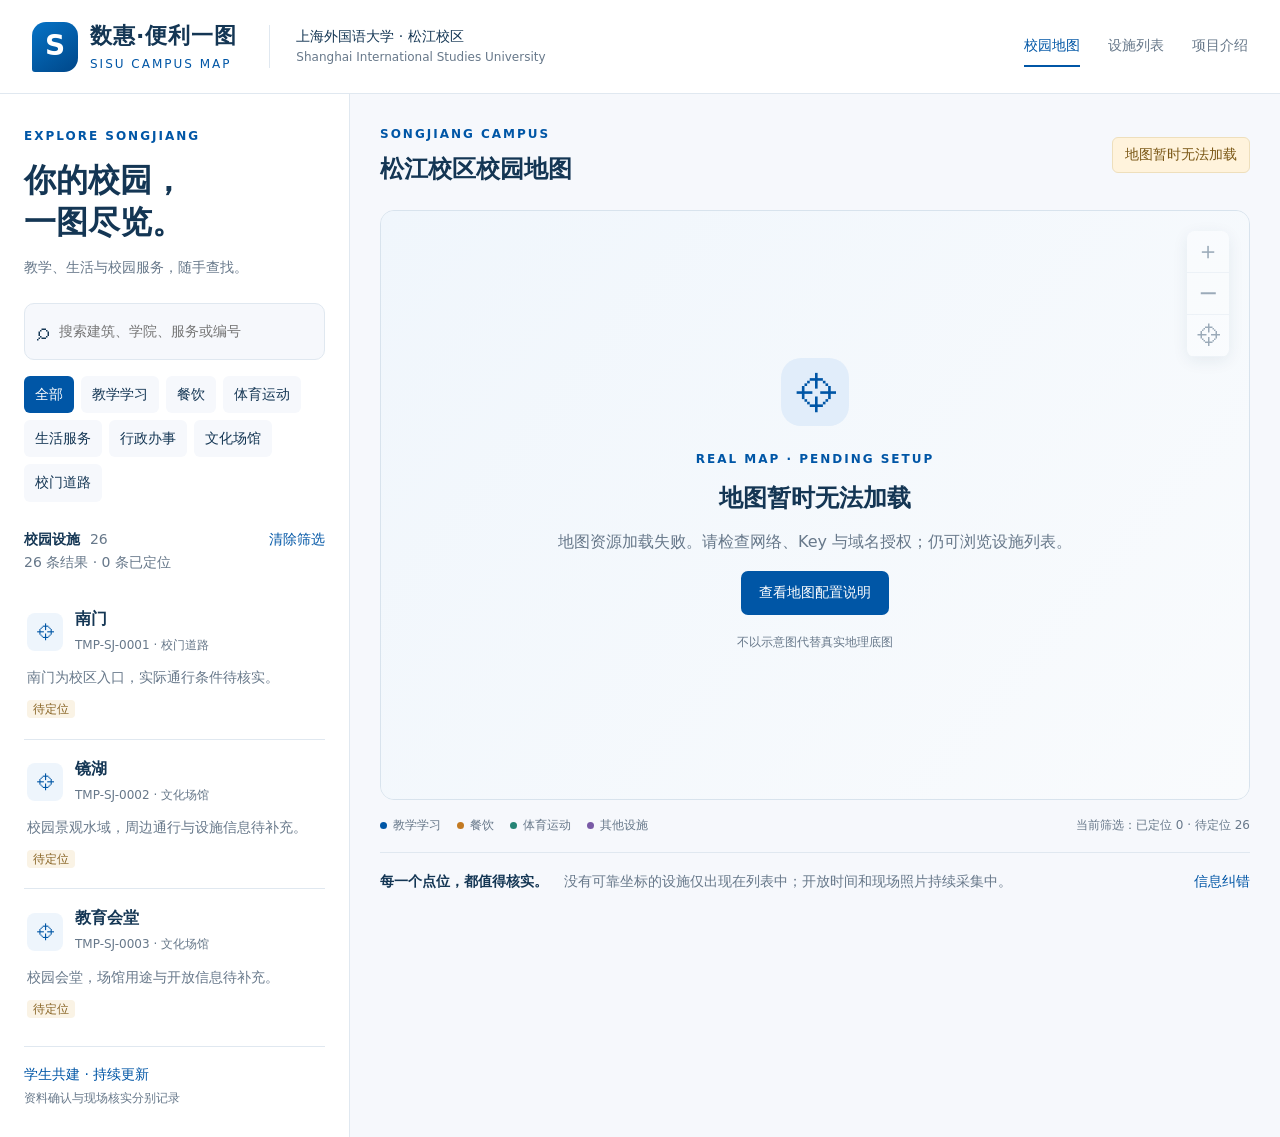
==== index.html @ c5995432 "Add files via upload" ====
<!doctype html><html lang="zh-CN"><head><meta charset="utf-8"><meta name="viewport" content="width=device-width,initial-scale=1"><title>校园地图 · 数惠·便利一图</title><meta name="description" content="上海外国语大学松江校区学生共建校园便民地图"><link rel="icon" href="assets/brand/favicon.svg" type="image/svg+xml"><link rel="stylesheet" href="css/styles.css"></head><body><header><a class="brand" href="index.html"><span class="brandmark">S</span><span><b>数惠·便利一图</b><small>SISU CAMPUS MAP</small></span></a><div class="school">上海外国语大学 · 松江校区<small>Shanghai International Studies University</small></div><nav aria-label="主导航"><a class="active" href="index.html">校园地图</a><a href="#facilities" id="list-nav">设施列表</a><a href="about.html">项目介绍</a></nav></header><main class="workspace"><aside id="facilities"><div class="aside-intro"><span class="eyebrow">EXPLORE SONGJIANG</span><h1>你的校园，<br>一图尽览。</h1><p>教学、生活与校园服务，随手查找。</p></div><label class="search"><span aria-hidden="true">⌕</span><input id="search" type="search" placeholder="搜索建筑、学院、服务或编号" aria-label="搜索建筑、学院、服务或编号"></label><div class="categories" id="categories" aria-label="设施分类"></div><div class="result-heading"><b>校园设施 <span id="result-count">—</span></b><button class="text-button" id="clear">清除筛选</button></div><p id="result-state" class="muted" aria-live="polite">正在读取校园资料…</p><div id="results" class="results"></div><div class="aside-foot">学生共建 · 持续更新<br><span>资料确认与现场核实分别记录</span></div></aside><section class="map-section" aria-label="校园地图工作区"><div class="map-top"><div><span class="eyebrow">SONGJIANG CAMPUS</span><h2>松江校区校园地图</h2></div><span class="tag" id="map-status">地图待配置</span></div><div class="map-frame"><div id="map" role="region" aria-label="腾讯校园地图"></div><div id="map-notice" class="map-notice"><span class="notice-icon" aria-hidden="true">⌖</span><span class="eyebrow">REAL MAP · PENDING SETUP</span><h2>真实校园地图，等待接入</h2><p>尚未配置腾讯地图 Key。<br>设施列表与建筑详情仍可正常浏览。</p><a class="button" href="about.html#map-setup">查看地图配置说明</a><p class="notice-note">不以示意图代替真实地理底图</p></div><div class="map-controls" aria-label="地图操作"><button id="zoom-in" aria-label="放大地图" disabled>＋</button><button id="zoom-out" aria-label="缩小地图" disabled>−</button><button id="reset-map" aria-label="返回校园全景" disabled>⌖</button></div><div id="hover-name" class="hover-name" hidden></div></div><div class="map-bottom"><div class="legend"><span><i class="blue"></i>教学学习</span><span><i class="orange"></i>餐饮</span><span><i class="green"></i>体育运动</span><span><i class="purple"></i>其他设施</span></div><p id="map-count">已定位 0 · 待定位 26</p></div><div class="map-note"><b>每一个点位，都值得核实。</b><span>没有可靠坐标的设施仅出现在列表中；开放时间和现场照片持续采集中。</span><a href="about.html#feedback">信息纠错</a></div></section></main><script type="module" src="js/map.js"></script></body></html>
---- css/styles.css ----
@charset "UTF-8";:root{--blue:#0056a6;--navy:#143654;--pale:#eef5fc;--line:#e0e8f0;--muted:#67788a;--paper:#fff;--bg:#f6f8fc}*{box-sizing:border-box}body{margin:0;font-family:"Microsoft YaHei","PingFang SC",system-ui,sans-serif;font-size:16px;line-height:1.65;color:var(--navy);background:var(--bg)}a{color:var(--blue);text-decoration:none}button,input{font:inherit}button,a.button{cursor:pointer}button{color:inherit}button:disabled{cursor:not-allowed;opacity:.4}button:focus-visible,a:focus-visible,input:focus-visible{outline:3px solid #eba841;outline-offset:3px}header{min-height:94px;padding:16px 32px;display:flex;align-items:center;gap:32px;background:white;border-bottom:1px solid var(--line)}.brand{display:flex;align-items:center;gap:12px;color:var(--navy);flex-shrink:0}.brand b{display:block;font-size:22px;letter-spacing:1px}.brand small{font-size:12px;letter-spacing:2px;display:block;color:var(--blue)}.brandmark{display:grid;place-items:center;width:46px;height:50px;border-radius:14px 14px 14px 3px;background:linear-gradient(145deg,#0673c6,#004789);color:white;font-size:28px;font-weight:700}.school{font-size:14px;padding-left:26px;border-left:1px solid var(--line)}.school small{display:block;color:var(--muted);font-size:12px}nav{margin-left:auto;display:flex;gap:28px;white-space:nowrap}nav a{font-size:14px;color:var(--muted);padding:8px 0}nav a.active{color:var(--blue);border-bottom:2px solid var(--blue)}.workspace{display:grid;grid-template-columns:350px 1fr;min-height:calc(100vh - 94px)}aside{background:#fff;border-right:1px solid var(--line);padding:28px 24px;display:flex;flex-direction:column}.eyebrow{font-size:12px;letter-spacing:2px;font-weight:700;color:var(--blue)}h1,h2,h3,p{margin-top:0}.aside-intro h1{font-size:32px;line-height:1.3;margin:12px 0}.aside-intro p{font-size:14px;color:var(--muted);margin-bottom:24px}.search{display:flex;gap:8px;background:var(--bg);border:1px solid var(--line);padding:8px 12px;border-radius:10px;align-items:center}.search span{font-size:24px}.search input{border:0;background:none;width:100%;min-width:0;font-size:14px;outline-offset:6px}.categories{display:flex;gap:7px;flex-wrap:wrap;margin:16px 0 26px}.categories button{border:1px solid transparent;background:var(--bg);font-size:14px;border-radius:6px;padding:6px 10px}.categories button[aria-pressed=true]{background:var(--blue);color:#fff}.result-heading{display:flex;justify-content:space-between;align-items:center;font-size:14px}.result-heading span{font-weight:400;color:var(--muted);margin-left:5px}.text-button{border:0;background:none;color:var(--blue);padding:0;font-size:14px}.muted{color:var(--muted);font-size:14px}.results{max-height:48vh;overflow-y:auto;margin-top:2px}.facility{display:block;padding:17px 3px;border-bottom:1px solid var(--line);color:var(--navy)}.facility:hover{background:var(--pale)}.facility-top{display:flex;gap:12px;align-items:center}.facility-icon{width:36px;height:38px;border-radius:8px;background:var(--pale);color:var(--blue);display:grid;place-items:center;flex-shrink:0;font-size:18px}.facility h3{font-size:16px;margin:0;line-height:1.5}.facility .id{font-size:12px;color:var(--muted)}.facility p{font-size:14px;color:var(--muted);margin:9px 0 6px}.facility .status{font-size:12px;color:#876323;background:#faf3e5;padding:2px 6px;border-radius:4px}.aside-foot{font-size:14px;margin-top:24px;padding-top:16px;color:var(--blue);border-top:1px solid var(--line)}.aside-foot span{font-size:12px;color:var(--muted)}.map-section{padding:26px 30px;min-width:0}.map-top{display:flex;align-items:center;justify-content:space-between;gap:16px;margin-bottom:20px}.map-top h2{font-size:24px;margin:4px 0 0}.tag{font-size:14px;background:#fff3dc;color:#7a5715;border:1px solid #eedfbc;padding:5px 12px;border-radius:6px;white-space:nowrap}.map-frame{height:calc(100vh - 310px);min-height:420px;position:relative;background:#edf2f7;border:1px solid #d8e3ed;border-radius:14px;overflow:hidden}#map{position:absolute;inset:0}.map-notice{position:absolute;inset:0;display:flex;flex-direction:column;align-items:center;justify-content:center;text-align:center;padding:32px;background:linear-gradient(130deg,#f0f6fc,#f9fbfd)}.map-notice[hidden]{display:none}.notice-icon{width:68px;height:68px;background:#e1edfa;border-radius:20px;color:var(--blue);font-size:42px;margin-bottom:24px}.map-notice h2{font-size:24px;margin:10px 0}.map-notice p{color:var(--muted);font-size:16px}.button{display:inline-block;background:var(--blue);color:white;border:0;border-radius:7px;padding:10px 18px;font-size:14px}.button.secondary{background:#edf4fb;color:var(--blue)}.notice-note{font-size:12px!important;margin:18px 0 0}.map-controls{position:absolute;right:20px;top:20px;display:flex;flex-direction:column;box-shadow:0 4px 16px #193b5714;border-radius:8px;overflow:hidden}.map-controls button{border:0;border-bottom:1px solid var(--line);background:white;width:42px;height:42px;font-size:24px}.map-bottom{display:flex;align-items:center;justify-content:space-between;gap:12px;padding:16px 0;color:var(--muted);font-size:12px}.map-bottom p{margin:0}.legend{display:flex;gap:16px;flex-wrap:wrap}.legend i{width:7px;height:7px;display:inline-block;border-radius:50%;margin-right:6px}.blue{background:#0056a6}.orange{background:#c37a22}.green{background:#258475}.purple{background:#795aa6}.map-note{display:flex;align-items:center;gap:16px;font-size:14px;border-top:1px solid var(--line);padding:17px 0}.map-note span{color:var(--muted);flex:1}.hover-name{position:absolute;left:20px;bottom:40px;background:white;border:1px solid var(--line);border-radius:6px;padding:8px 14px;pointer-events:none}.content{max-width:1080px;margin:36px auto;padding:0 24px}.content h1{font-size:32px;line-height:1.4}.breadcrumb{font-size:14px;margin-bottom:24px}.detail-hero{background:linear-gradient(115deg,#0056a6,#1476bd);color:white;padding:32px;border-radius:14px;position:relative}.detail-hero .eyebrow,.detail-hero .muted{color:#d3e7ff}.detail-hero h1{margin:10px 0}.detail-hero p{margin-bottom:0}.detail-grid{display:grid;grid-template-columns:1.65fr 1fr;gap:24px;margin:24px 0}.panel{background:white;border:1px solid var(--line);padding:26px;border-radius:12px;margin-bottom:24px}.panel h2{font-size:20px;margin-bottom:18px}.panel h3{font-size:16px}.meta-row{display:grid;grid-template-columns:110px 1fr;gap:12px;margin:14px 0}.meta-row dt{color:var(--muted);font-size:14px}.meta-row dd{margin:0;overflow-wrap:anywhere}.pill{display:inline-block;font-size:14px;padding:4px 10px;border-radius:5px;background:var(--pale);margin:4px 6px 4px 0}.callout{background:#fff8e9;border-left:3px solid #ddac50;padding:14px 18px;color:#7d5b22;font-size:14px}.photo-empty{min-height:160px;display:grid;place-content:center;text-align:center;background:var(--bg);border:1px dashed #c7d4e0;border-radius:8px;color:var(--muted)}.photo-grid{display:grid;grid-template-columns:repeat(2,1fr);gap:14px}.photo-grid button{background:var(--bg);border:1px solid var(--line);border-radius:8px;padding:0;overflow:hidden;text-align:left}.photo-grid img{width:100%;height:160px;object-fit:cover;display:block}.photo-grid span{display:block;padding:10px;font-size:14px}.error{padding:32px;color:#8d3c22;background:#fff5ed;border-radius:12px}.actions{display:flex;gap:12px;flex-wrap:wrap}.feedback-text{width:100%;min-height:130px;padding:12px;border:1px solid var(--line);border-radius:8px;font:inherit;margin-bottom:12px}.footer{color:var(--muted);font-size:12px;padding:20px 0;text-align:center}dialog{border:0;border-radius:12px;max-width:min(94vw,1000px);max-height:94vh;padding:18px}dialog::backdrop{background:#061b36c9}.viewer-controls{display:flex;gap:12px;justify-content:space-between;align-items:center;margin-bottom:12px}.viewer-controls button{border:1px solid var(--line);border-radius:6px;background:var(--bg);padding:7px 12px}#viewer-image{max-width:100%;max-height:65vh;display:block;margin:auto;object-fit:contain}#viewer-caption{margin-top:12px}.about-lead{border-bottom:1px solid var(--line);padding-bottom:22px;margin-bottom:28px}.about-lead p{max-width:780px;color:var(--muted)}.docs-links{display:flex;gap:14px;flex-wrap:wrap}.empty{padding:24px 0;font-size:14px}.list-expanded .results{max-height:none}.list-expanded aside{overflow:visible}@media(min-width:1600px){.workspace{grid-template-columns:390px 1fr}.map-section{padding:30px 42px}aside{padding:32px}}@media(max-width:1050px){.school{display:none}header{padding:16px 22px}.workspace{grid-template-columns:310px 1fr}.map-section{padding:24px 20px}.map-note{align-items:flex-start;flex-wrap:wrap}.map-note span{flex-basis:100%}.legend{gap:8px}.detail-grid{grid-template-columns:1fr 1fr}}@media(max-width:720px){header{flex-wrap:wrap;gap:10px;padding:12px 16px;min-height:100px}.brand b{font-size:19px}.brandmark{width:38px;height:42px}nav{width:100%;margin:0;gap:24px;justify-content:flex-end}nav a{font-size:14px}.workspace{display:flex;flex-direction:column}.map-section{order:0;padding:20px 16px 12px}aside{order:1;border:0;padding:18px 16px}.aside-intro{display:none}.map-top{margin-bottom:14px}.map-top h2{font-size:20px}.tag{font-size:12px;padding:4px 8px}.map-frame{height:48vh;min-height:360px}.map-notice{padding:22px}.map-notice h2{font-size:21px}.map-notice p{font-size:14px}.notice-icon{margin-bottom:15px}.map-bottom{flex-wrap:wrap}.map-note{padding:12px 0;font-size:14px;gap:6px}.map-note span{flex-basis:100%}.results{max-height:none}.categories{margin-bottom:16px}.aside-foot{margin-top:14px}.content{margin:22px auto;padding:0 16px}.detail-grid{grid-template-columns:1fr;gap:0}.detail-hero{padding:24px}.content h1{font-size:26px}.panel{padding:20px}.meta-row{grid-template-columns:94px 1fr}.photo-grid{grid-template-columns:1fr}.map-controls{right:12px;top:12px}}
[hidden]{display:none!important}
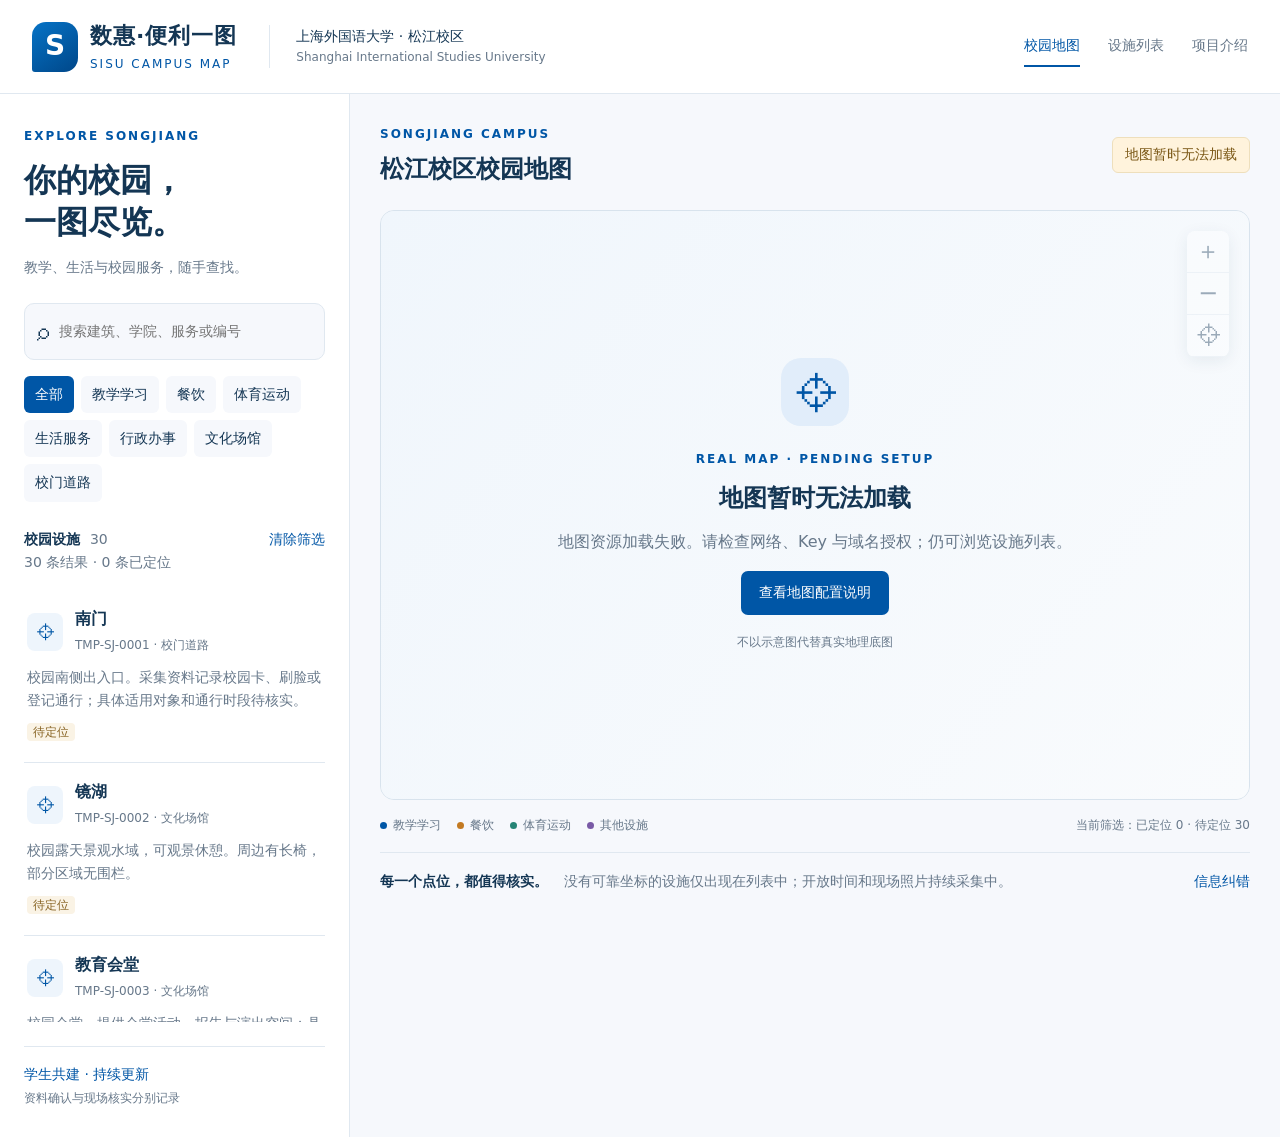
==== commit 7ff6ad6a: "更新校园采集字段、来源差异说明与93张现场照片" ====
--- a/index.html
+++ b/index.html
@@ -1 +1,2 @@
-<!doctype html><html lang="zh-CN"><head><meta charset="utf-8"><meta name="viewport" content="width=device-width,initial-scale=1"><title>校园地图 · 数惠·便利一图</title><meta name="description" content="上海外国语大学松江校区学生共建校园便民地图"><link rel="icon" href="assets/brand/favicon.svg" type="image/svg+xml"><link rel="stylesheet" href="css/styles.css"></head><body><header><a class="brand" href="index.html"><span class="brandmark">S</span><span><b>数惠·便利一图</b><small>SISU CAMPUS MAP</small></span></a><div class="school">上海外国语大学 · 松江校区<small>Shanghai International Studies University</small></div><nav aria-label="主导航"><a class="active" href="index.html">校园地图</a><a href="#facilities" id="list-nav">设施列表</a><a href="about.html">项目介绍</a></nav></header><main class="workspace"><aside id="facilities"><div class="aside-intro"><span class="eyebrow">EXPLORE SONGJIANG</span><h1>你的校园，<br>一图尽览。</h1><p>教学、生活与校园服务，随手查找。</p></div><label class="search"><span aria-hidden="true">⌕</span><input id="search" type="search" placeholder="搜索建筑、学院、服务或编号" aria-label="搜索建筑、学院、服务或编号"></label><div class="categories" id="categories" aria-label="设施分类"></div><div class="result-heading"><b>校园设施 <span id="result-count">—</span></b><button class="text-button" id="clear">清除筛选</button></div><p id="result-state" class="muted" aria-live="polite">正在读取校园资料…</p><div id="results" class="results"></div><div class="aside-foot">学生共建 · 持续更新<br><span>资料确认与现场核实分别记录</span></div></aside><section class="map-section" aria-label="校园地图工作区"><div class="map-top"><div><span class="eyebrow">SONGJIANG CAMPUS</span><h2>松江校区校园地图</h2></div><span class="tag" id="map-status">地图待配置</span></div><div class="map-frame"><div id="map" role="region" aria-label="腾讯校园地图"></div><div id="map-notice" class="map-notice"><span class="notice-icon" aria-hidden="true">⌖</span><span class="eyebrow">REAL MAP · PENDING SETUP</span><h2>真实校园地图，等待接入</h2><p>尚未配置腾讯地图 Key。<br>设施列表与建筑详情仍可正常浏览。</p><a class="button" href="about.html#map-setup">查看地图配置说明</a><p class="notice-note">不以示意图代替真实地理底图</p></div><div class="map-controls" aria-label="地图操作"><button id="zoom-in" aria-label="放大地图" disabled>＋</button><button id="zoom-out" aria-label="缩小地图" disabled>−</button><button id="reset-map" aria-label="返回校园全景" disabled>⌖</button></div><div id="hover-name" class="hover-name" hidden></div></div><div class="map-bottom"><div class="legend"><span><i class="blue"></i>教学学习</span><span><i class="orange"></i>餐饮</span><span><i class="green"></i>体育运动</span><span><i class="purple"></i>其他设施</span></div><p id="map-count">已定位 0 · 待定位 26</p></div><div class="map-note"><b>每一个点位，都值得核实。</b><span>没有可靠坐标的设施仅出现在列表中；开放时间和现场照片持续采集中。</span><a href="about.html#feedback">信息纠错</a></div></section></main><script type="module" src="js/map.js"></script></body></html>
+<!doctype html><html lang="zh-CN"><head><meta charset="utf-8"><meta name="viewport" content="width=device-width,initial-scale=1"><title>校园地图 · 数惠·便利一图</title><meta name="description" content="上海外国语大学松江校区学生共建校园便民地图"><link rel="icon" href="assets/brand/favicon.svg" type="image/svg+xml"><link rel="stylesheet" href="css/styles.css"></head><body><header><a class="brand" href="index.html"><span class="brandmark">S</span><span><b>数惠·便利一图</b><small>SISU CAMPUS MAP</small></span></a><div class="school">上海外国语大学 · 松江校区<small>Shanghai International Studies University</small></div><nav aria-label="主导航"><a class="active" href="index.html">校园地图</a><a href="#facilities" id="list-nav">设施列表</a><a href="about.html">项目介绍</a></nav></header><main class="workspace"><aside id="facilities"><div class="aside-intro"><span class="eyebrow">EXPLORE SONGJIANG</span><h1>你的校园，<br>一图尽览。</h1><p>教学、生活与校园服务，随手查找。</p></div><label class="search"><span aria-hidden="true">⌕</span><input id="search" type="search" placeholder="搜索建筑、学院、服务或编号" aria-label="搜索建筑、学院、服务或编号"></label><div class="categories" id="categories" aria-label="设施分类"></div><div class="result-heading"><b>校园设施 <span id="result-count">—</span></b><button class="text-button" id="clear">清除筛选</button></div><p id="result-state" class="muted" aria-live="polite">正在读取校园资料…</p><div id="results" class="results"></div><div class="aside-foot">学生共建 · 持续更新<br><span>资料确认与现场核实分别记录</span></div></aside><section class="map-section" aria-label="校园地图工作区"><div class="map-top"><div><span class="eyebrow">SONGJIANG CAMPUS</span><h2>松江校区校园地图</h2></div><span class="tag" id="map-status">地图待配置</span></div><div class="map-frame"><div id="map" role="region" aria-label="腾讯校园地图"></div><div id="map-notice" class="map-notice"><span class="notice-icon" aria-hidden="true">⌖</span><span class="eyebrow">REAL MAP · PENDING SETUP</span><h2>真实校园地图，等待接入</h2><p>尚未配置腾讯地图 Key。<br>设施列表与建筑详情仍可正常浏览。</p><a class="button" href="about.html#map-setup">查看地图配置说明</a><p class="notice-note">不以示意图代替真实地理底图</p></div><div class="map-controls" aria-label="地图操作"><button id="zoom-in" aria-label="放大地图" disabled>＋</button><button id="zoom-out" aria-label="缩小地图" disabled>−</button><button id="reset-map" aria-label="返回校园全景" disabled>⌖</button></div><div id="hover-name" class="hover-name" hidden></div></div><div class="map-bottom"><div class="legend"><span><i class="blue"></i>教学学习</span><span><i class="orange"></i>餐饮</span><span><i class="green"></i>体育运动</span><span><i class="purple"></i>其他设施</span></div><p id="map-count">已定位 0 · 待定位 30</p></div><div class="map-note"><b>每一个点位，都值得核实。</b><span>没有可靠坐标的设施仅出现在列表中；开放时间和现场照片持续采集中。</span><a href="about.html#feedback">信息纠错</a></div></section></main><script type="module" src="js/map.js"></script></body></html>
+
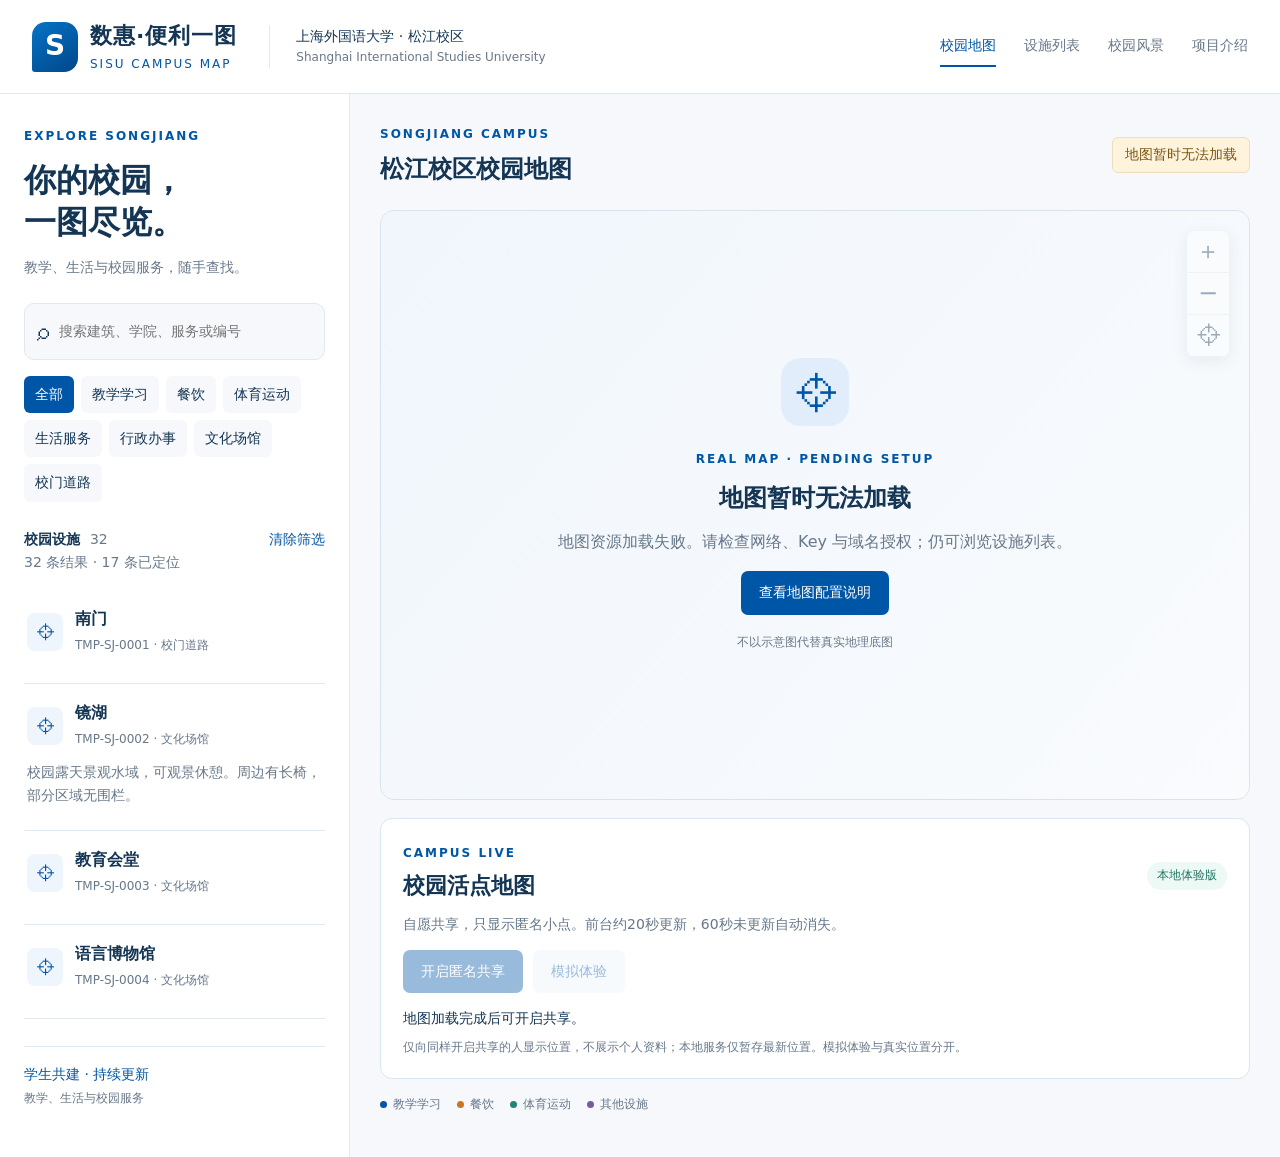
==== commit 69820307: "更新校园地图点位、清理详情字段并新增校园风景照片墙与本地活点地图" ====
--- a/index.html
+++ b/index.html
@@ -1,2 +1,2 @@
-<!doctype html><html lang="zh-CN"><head><meta charset="utf-8"><meta name="viewport" content="width=device-width,initial-scale=1"><title>校园地图 · 数惠·便利一图</title><meta name="description" content="上海外国语大学松江校区学生共建校园便民地图"><link rel="icon" href="assets/brand/favicon.svg" type="image/svg+xml"><link rel="stylesheet" href="css/styles.css"></head><body><header><a class="brand" href="index.html"><span class="brandmark">S</span><span><b>数惠·便利一图</b><small>SISU CAMPUS MAP</small></span></a><div class="school">上海外国语大学 · 松江校区<small>Shanghai International Studies University</small></div><nav aria-label="主导航"><a class="active" href="index.html">校园地图</a><a href="#facilities" id="list-nav">设施列表</a><a href="about.html">项目介绍</a></nav></header><main class="workspace"><aside id="facilities"><div class="aside-intro"><span class="eyebrow">EXPLORE SONGJIANG</span><h1>你的校园，<br>一图尽览。</h1><p>教学、生活与校园服务，随手查找。</p></div><label class="search"><span aria-hidden="true">⌕</span><input id="search" type="search" placeholder="搜索建筑、学院、服务或编号" aria-label="搜索建筑、学院、服务或编号"></label><div class="categories" id="categories" aria-label="设施分类"></div><div class="result-heading"><b>校园设施 <span id="result-count">—</span></b><button class="text-button" id="clear">清除筛选</button></div><p id="result-state" class="muted" aria-live="polite">正在读取校园资料…</p><div id="results" class="results"></div><div class="aside-foot">学生共建 · 持续更新<br><span>资料确认与现场核实分别记录</span></div></aside><section class="map-section" aria-label="校园地图工作区"><div class="map-top"><div><span class="eyebrow">SONGJIANG CAMPUS</span><h2>松江校区校园地图</h2></div><span class="tag" id="map-status">地图待配置</span></div><div class="map-frame"><div id="map" role="region" aria-label="腾讯校园地图"></div><div id="map-notice" class="map-notice"><span class="notice-icon" aria-hidden="true">⌖</span><span class="eyebrow">REAL MAP · PENDING SETUP</span><h2>真实校园地图，等待接入</h2><p>尚未配置腾讯地图 Key。<br>设施列表与建筑详情仍可正常浏览。</p><a class="button" href="about.html#map-setup">查看地图配置说明</a><p class="notice-note">不以示意图代替真实地理底图</p></div><div class="map-controls" aria-label="地图操作"><button id="zoom-in" aria-label="放大地图" disabled>＋</button><button id="zoom-out" aria-label="缩小地图" disabled>−</button><button id="reset-map" aria-label="返回校园全景" disabled>⌖</button></div><div id="hover-name" class="hover-name" hidden></div></div><div class="map-bottom"><div class="legend"><span><i class="blue"></i>教学学习</span><span><i class="orange"></i>餐饮</span><span><i class="green"></i>体育运动</span><span><i class="purple"></i>其他设施</span></div><p id="map-count">已定位 0 · 待定位 30</p></div><div class="map-note"><b>每一个点位，都值得核实。</b><span>没有可靠坐标的设施仅出现在列表中；开放时间和现场照片持续采集中。</span><a href="about.html#feedback">信息纠错</a></div></section></main><script type="module" src="js/map.js"></script></body></html>
-
+<!doctype html><html lang="zh-CN"><head><meta charset="utf-8"><meta name="viewport" content="width=device-width,initial-scale=1"><title>校园地图 · 数惠·便利一图</title><meta name="description" content="上海外国语大学松江校区学生共建校园便民地图"><link rel="icon" href="assets/brand/favicon.svg" type="image/svg+xml"><link rel="stylesheet" href="css/styles.css"></head><body><header><a class="brand" href="index.html"><span class="brandmark">S</span><span><b>数惠·便利一图</b><small>SISU CAMPUS MAP</small></span></a><div class="school">上海外国语大学 · 松江校区<small>Shanghai International Studies University</small></div><nav aria-label="主导航"><a class="active" href="index.html">校园地图</a><a href="#facilities" id="list-nav">设施列表</a><a href="scenery.html">校园风景</a><a href="about.html">项目介绍</a></nav></header><main class="workspace"><aside id="facilities"><div class="aside-intro"><span class="eyebrow">EXPLORE SONGJIANG</span><h1>你的校园，<br>一图尽览。</h1><p>教学、生活与校园服务，随手查找。</p></div><label class="search"><span aria-hidden="true">⌕</span><input id="search" type="search" placeholder="搜索建筑、学院、服务或编号" aria-label="搜索建筑、学院、服务或编号"></label><div class="categories" id="categories" aria-label="设施分类"></div><div class="result-heading"><b>校园设施 <span id="result-count">—</span></b><button class="text-button" id="clear">清除筛选</button></div><p id="result-state" class="muted" aria-live="polite">正在读取校园资料…</p><div id="results" class="results"></div><div class="aside-foot">学生共建 · 持续更新<br><span>教学、生活与校园服务</span></div></aside><section class="map-section" aria-label="校园地图工作区"><div class="map-top"><div><span class="eyebrow">SONGJIANG CAMPUS</span><h2>松江校区校园地图</h2></div><span class="tag" id="map-status">地图待配置</span></div><div class="map-frame"><div id="map" role="region" aria-label="腾讯校园地图"></div><div id="map-notice" class="map-notice"><span class="notice-icon" aria-hidden="true">⌖</span><span class="eyebrow">REAL MAP · PENDING SETUP</span><h2>真实校园地图，等待接入</h2><p>尚未配置腾讯地图 Key。<br>设施列表与建筑详情仍可正常浏览。</p><a class="button" href="about.html#map-setup">查看地图配置说明</a><p class="notice-note">不以示意图代替真实地理底图</p></div><div class="map-controls" aria-label="地图操作"><button id="zoom-in" aria-label="放大地图" disabled>＋</button><button id="zoom-out" aria-label="缩小地图" disabled>−</button><button id="reset-map" aria-label="返回校园全景" disabled>⌖</button></div><div id="hover-name" class="hover-name" hidden></div></div><section class="live-panel" aria-labelledby="live-title"><div class="live-heading"><div><span class="eyebrow">CAMPUS LIVE</span><h2 id="live-title">校园活点地图</h2></div><span class="live-local">本地体验版</span></div><p>自愿共享，只显示匿名小点。前台约20秒更新，60秒未更新自动消失。</p><div class="live-actions"><button class="button" id="live-start" disabled>开启匿名共享</button><button class="button secondary" id="live-demo" disabled>模拟体验</button><button class="button secondary" id="live-stop" hidden>关闭共享</button><span id="live-count" aria-live="polite"></span></div><p id="live-status" role="status" aria-live="polite">地图加载完成后可开启共享。</p><p class="live-note">仅向同样开启共享的人显示位置，不展示个人资料；本地服务仅暂存最新位置。模拟体验与真实位置分开。</p></section><div class="map-bottom"><div class="legend"><span><i class="blue"></i>教学学习</span><span><i class="orange"></i>餐饮</span><span><i class="green"></i>体育运动</span><span><i class="purple"></i>其他设施</span></div></div></section></main><script type="module" src="js/map.js?v=20261020-release"></script></body></html>
+
--- a/css/styles.css
+++ b/css/styles.css
@@ -1,2 +1,5 @@
-@charset "UTF-8";:root{--blue:#0056a6;--navy:#143654;--pale:#eef5fc;--line:#e0e8f0;--muted:#67788a;--paper:#fff;--bg:#f6f8fc}*{box-sizing:border-box}body{margin:0;font-family:"Microsoft YaHei","PingFang SC",system-ui,sans-serif;font-size:16px;line-height:1.65;color:var(--navy);background:var(--bg)}a{color:var(--blue);text-decoration:none}button,input{font:inherit}button,a.button{cursor:pointer}button{color:inherit}button:disabled{cursor:not-allowed;opacity:.4}button:focus-visible,a:focus-visible,input:focus-visible{outline:3px solid #eba841;outline-offset:3px}header{min-height:94px;padding:16px 32px;display:flex;align-items:center;gap:32px;background:white;border-bottom:1px solid var(--line)}.brand{display:flex;align-items:center;gap:12px;color:var(--navy);flex-shrink:0}.brand b{display:block;font-size:22px;letter-spacing:1px}.brand small{font-size:12px;letter-spacing:2px;display:block;color:var(--blue)}.brandmark{display:grid;place-items:center;width:46px;height:50px;border-radius:14px 14px 14px 3px;background:linear-gradient(145deg,#0673c6,#004789);color:white;font-size:28px;font-weight:700}.school{font-size:14px;padding-left:26px;border-left:1px solid var(--line)}.school small{display:block;color:var(--muted);font-size:12px}nav{margin-left:auto;display:flex;gap:28px;white-space:nowrap}nav a{font-size:14px;color:var(--muted);padding:8px 0}nav a.active{color:var(--blue);border-bottom:2px solid var(--blue)}.workspace{display:grid;grid-template-columns:350px 1fr;min-height:calc(100vh - 94px)}aside{background:#fff;border-right:1px solid var(--line);padding:28px 24px;display:flex;flex-direction:column}.eyebrow{font-size:12px;letter-spacing:2px;font-weight:700;color:var(--blue)}h1,h2,h3,p{margin-top:0}.aside-intro h1{font-size:32px;line-height:1.3;margin:12px 0}.aside-intro p{font-size:14px;color:var(--muted);margin-bottom:24px}.search{display:flex;gap:8px;background:var(--bg);border:1px solid var(--line);padding:8px 12px;border-radius:10px;align-items:center}.search span{font-size:24px}.search input{border:0;background:none;width:100%;min-width:0;font-size:14px;outline-offset:6px}.categories{display:flex;gap:7px;flex-wrap:wrap;margin:16px 0 26px}.categories button{border:1px solid transparent;background:var(--bg);font-size:14px;border-radius:6px;padding:6px 10px}.categories button[aria-pressed=true]{background:var(--blue);color:#fff}.result-heading{display:flex;justify-content:space-between;align-items:center;font-size:14px}.result-heading span{font-weight:400;color:var(--muted);margin-left:5px}.text-button{border:0;background:none;color:var(--blue);padding:0;font-size:14px}.muted{color:var(--muted);font-size:14px}.results{max-height:48vh;overflow-y:auto;margin-top:2px}.facility{display:block;padding:17px 3px;border-bottom:1px solid var(--line);color:var(--navy)}.facility:hover{background:var(--pale)}.facility-top{display:flex;gap:12px;align-items:center}.facility-icon{width:36px;height:38px;border-radius:8px;background:var(--pale);color:var(--blue);display:grid;place-items:center;flex-shrink:0;font-size:18px}.facility h3{font-size:16px;margin:0;line-height:1.5}.facility .id{font-size:12px;color:var(--muted)}.facility p{font-size:14px;color:var(--muted);margin:9px 0 6px}.facility .status{font-size:12px;color:#876323;background:#faf3e5;padding:2px 6px;border-radius:4px}.aside-foot{font-size:14px;margin-top:24px;padding-top:16px;color:var(--blue);border-top:1px solid var(--line)}.aside-foot span{font-size:12px;color:var(--muted)}.map-section{padding:26px 30px;min-width:0}.map-top{display:flex;align-items:center;justify-content:space-between;gap:16px;margin-bottom:20px}.map-top h2{font-size:24px;margin:4px 0 0}.tag{font-size:14px;background:#fff3dc;color:#7a5715;border:1px solid #eedfbc;padding:5px 12px;border-radius:6px;white-space:nowrap}.map-frame{height:calc(100vh - 310px);min-height:420px;position:relative;background:#edf2f7;border:1px solid #d8e3ed;border-radius:14px;overflow:hidden}#map{position:absolute;inset:0}.map-notice{position:absolute;inset:0;display:flex;flex-direction:column;align-items:center;justify-content:center;text-align:center;padding:32px;background:linear-gradient(130deg,#f0f6fc,#f9fbfd)}.map-notice[hidden]{display:none}.notice-icon{width:68px;height:68px;background:#e1edfa;border-radius:20px;color:var(--blue);font-size:42px;margin-bottom:24px}.map-notice h2{font-size:24px;margin:10px 0}.map-notice p{color:var(--muted);font-size:16px}.button{display:inline-block;background:var(--blue);color:white;border:0;border-radius:7px;padding:10px 18px;font-size:14px}.button.secondary{background:#edf4fb;color:var(--blue)}.notice-note{font-size:12px!important;margin:18px 0 0}.map-controls{position:absolute;right:20px;top:20px;display:flex;flex-direction:column;box-shadow:0 4px 16px #193b5714;border-radius:8px;overflow:hidden}.map-controls button{border:0;border-bottom:1px solid var(--line);background:white;width:42px;height:42px;font-size:24px}.map-bottom{display:flex;align-items:center;justify-content:space-between;gap:12px;padding:16px 0;color:var(--muted);font-size:12px}.map-bottom p{margin:0}.legend{display:flex;gap:16px;flex-wrap:wrap}.legend i{width:7px;height:7px;display:inline-block;border-radius:50%;margin-right:6px}.blue{background:#0056a6}.orange{background:#c37a22}.green{background:#258475}.purple{background:#795aa6}.map-note{display:flex;align-items:center;gap:16px;font-size:14px;border-top:1px solid var(--line);padding:17px 0}.map-note span{color:var(--muted);flex:1}.hover-name{position:absolute;left:20px;bottom:40px;background:white;border:1px solid var(--line);border-radius:6px;padding:8px 14px;pointer-events:none}.content{max-width:1080px;margin:36px auto;padding:0 24px}.content h1{font-size:32px;line-height:1.4}.breadcrumb{font-size:14px;margin-bottom:24px}.detail-hero{background:linear-gradient(115deg,#0056a6,#1476bd);color:white;padding:32px;border-radius:14px;position:relative}.detail-hero .eyebrow,.detail-hero .muted{color:#d3e7ff}.detail-hero h1{margin:10px 0}.detail-hero p{margin-bottom:0}.detail-grid{display:grid;grid-template-columns:1.65fr 1fr;gap:24px;margin:24px 0}.panel{background:white;border:1px solid var(--line);padding:26px;border-radius:12px;margin-bottom:24px}.panel h2{font-size:20px;margin-bottom:18px}.panel h3{font-size:16px}.meta-row{display:grid;grid-template-columns:110px 1fr;gap:12px;margin:14px 0}.meta-row dt{color:var(--muted);font-size:14px}.meta-row dd{margin:0;overflow-wrap:anywhere}.pill{display:inline-block;font-size:14px;padding:4px 10px;border-radius:5px;background:var(--pale);margin:4px 6px 4px 0}.callout{background:#fff8e9;border-left:3px solid #ddac50;padding:14px 18px;color:#7d5b22;font-size:14px}.photo-empty{min-height:160px;display:grid;place-content:center;text-align:center;background:var(--bg);border:1px dashed #c7d4e0;border-radius:8px;color:var(--muted)}.photo-grid{display:grid;grid-template-columns:repeat(2,1fr);gap:14px}.photo-grid button{background:var(--bg);border:1px solid var(--line);border-radius:8px;padding:0;overflow:hidden;text-align:left}.photo-grid img{width:100%;height:160px;object-fit:cover;display:block}.photo-grid span{display:block;padding:10px;font-size:14px}.error{padding:32px;color:#8d3c22;background:#fff5ed;border-radius:12px}.actions{display:flex;gap:12px;flex-wrap:wrap}.feedback-text{width:100%;min-height:130px;padding:12px;border:1px solid var(--line);border-radius:8px;font:inherit;margin-bottom:12px}.footer{color:var(--muted);font-size:12px;padding:20px 0;text-align:center}dialog{border:0;border-radius:12px;max-width:min(94vw,1000px);max-height:94vh;padding:18px}dialog::backdrop{background:#061b36c9}.viewer-controls{display:flex;gap:12px;justify-content:space-between;align-items:center;margin-bottom:12px}.viewer-controls button{border:1px solid var(--line);border-radius:6px;background:var(--bg);padding:7px 12px}#viewer-image{max-width:100%;max-height:65vh;display:block;margin:auto;object-fit:contain}#viewer-caption{margin-top:12px}.about-lead{border-bottom:1px solid var(--line);padding-bottom:22px;margin-bottom:28px}.about-lead p{max-width:780px;color:var(--muted)}.docs-links{display:flex;gap:14px;flex-wrap:wrap}.empty{padding:24px 0;font-size:14px}.list-expanded .results{max-height:none}.list-expanded aside{overflow:visible}@media(min-width:1600px){.workspace{grid-template-columns:390px 1fr}.map-section{padding:30px 42px}aside{padding:32px}}@media(max-width:1050px){.school{display:none}header{padding:16px 22px}.workspace{grid-template-columns:310px 1fr}.map-section{padding:24px 20px}.map-note{align-items:flex-start;flex-wrap:wrap}.map-note span{flex-basis:100%}.legend{gap:8px}.detail-grid{grid-template-columns:1fr 1fr}}@media(max-width:720px){header{flex-wrap:wrap;gap:10px;padding:12px 16px;min-height:100px}.brand b{font-size:19px}.brandmark{width:38px;height:42px}nav{width:100%;margin:0;gap:24px;justify-content:flex-end}nav a{font-size:14px}.workspace{display:flex;flex-direction:column}.map-section{order:0;padding:20px 16px 12px}aside{order:1;border:0;padding:18px 16px}.aside-intro{display:none}.map-top{margin-bottom:14px}.map-top h2{font-size:20px}.tag{font-size:12px;padding:4px 8px}.map-frame{height:48vh;min-height:360px}.map-notice{padding:22px}.map-notice h2{font-size:21px}.map-notice p{font-size:14px}.notice-icon{margin-bottom:15px}.map-bottom{flex-wrap:wrap}.map-note{padding:12px 0;font-size:14px;gap:6px}.map-note span{flex-basis:100%}.results{max-height:none}.categories{margin-bottom:16px}.aside-foot{margin-top:14px}.content{margin:22px auto;padding:0 16px}.detail-grid{grid-template-columns:1fr;gap:0}.detail-hero{padding:24px}.content h1{font-size:26px}.panel{padding:20px}.meta-row{grid-template-columns:94px 1fr}.photo-grid{grid-template-columns:1fr}.map-controls{right:12px;top:12px}}
+@charset "UTF-8";:root{--blue:#0056a6;--navy:#143654;--pale:#eef5fc;--line:#e0e8f0;--muted:#67788a;--paper:#fff;--bg:#f6f8fc}*{box-sizing:border-box}body{margin:0;font-family:"Microsoft YaHei","PingFang SC",system-ui,sans-serif;font-size:16px;line-height:1.65;color:var(--navy);background:var(--bg)}a{color:var(--blue);text-decoration:none}button,input{font:inherit}button,a.button{cursor:pointer}button{color:inherit}button:disabled{cursor:not-allowed;opacity:.4}button:focus-visible,a:focus-visible,input:focus-visible{outline:3px solid #eba841;outline-offset:3px}header{min-height:94px;padding:16px 32px;display:flex;align-items:center;gap:32px;background:white;border-bottom:1px solid var(--line)}.brand{display:flex;align-items:center;gap:12px;color:var(--navy);flex-shrink:0}.brand b{display:block;font-size:22px;letter-spacing:1px}.brand small{font-size:12px;letter-spacing:2px;display:block;color:var(--blue)}.brandmark{display:grid;place-items:center;width:46px;height:50px;border-radius:14px 14px 14px 3px;background:linear-gradient(145deg,#0673c6,#004789);color:white;font-size:28px;font-weight:700}.school{font-size:14px;padding-left:26px;border-left:1px solid var(--line)}.school small{display:block;color:var(--muted);font-size:12px}nav{margin-left:auto;display:flex;gap:28px;white-space:nowrap}nav a{font-size:14px;color:var(--muted);padding:8px 0}nav a.active{color:var(--blue);border-bottom:2px solid var(--blue)}.workspace{display:grid;grid-template-columns:350px 1fr;min-height:calc(100vh - 94px)}aside{background:#fff;border-right:1px solid var(--line);padding:28px 24px;display:flex;flex-direction:column}.eyebrow{font-size:12px;letter-spacing:2px;font-weight:700;color:var(--blue)}h1,h2,h3,p{margin-top:0}.aside-intro h1{font-size:32px;line-height:1.3;margin:12px 0}.aside-intro p{font-size:14px;color:var(--muted);margin-bottom:24px}.search{display:flex;gap:8px;background:var(--bg);border:1px solid var(--line);padding:8px 12px;border-radius:10px;align-items:center}.search span{font-size:24px}.search input{border:0;background:none;width:100%;min-width:0;font-size:14px;outline-offset:6px}.categories{display:flex;gap:7px;flex-wrap:wrap;margin:16px 0 26px}.categories button{border:1px solid transparent;background:var(--bg);font-size:14px;border-radius:6px;padding:6px 10px}.categories button[aria-pressed=true]{background:var(--blue);color:#fff}.result-heading{display:flex;justify-content:space-between;align-items:center;font-size:14px}.result-heading span{font-weight:400;color:var(--muted);margin-left:5px}.text-button{border:0;background:none;color:var(--blue);padding:0;font-size:14px}.muted{color:var(--muted);font-size:14px}.results{max-height:48vh;overflow-y:auto;margin-top:2px}.facility{display:block;padding:17px 3px;border-bottom:1px solid var(--line);color:var(--navy)}.facility:hover{background:var(--pale)}.facility-top{display:flex;gap:12px;align-items:center}.facility-icon{width:36px;height:38px;border-radius:8px;background:var(--pale);color:var(--blue);display:grid;place-items:center;flex-shrink:0;font-size:18px}.facility h3{font-size:16px;margin:0;line-height:1.5}.facility .id{font-size:12px;color:var(--muted)}.facility p{font-size:14px;color:var(--muted);margin:9px 0 6px}.facility .status{font-size:12px;color:#876323;background:#faf3e5;padding:2px 6px;border-radius:4px}.aside-foot{font-size:14px;margin-top:24px;padding-top:16px;color:var(--blue);border-top:1px solid var(--line)}.aside-foot span{font-size:12px;color:var(--muted)}.map-section{padding:26px 30px;min-width:0}.map-top{display:flex;align-items:center;justify-content:space-between;gap:16px;margin-bottom:20px}.map-top h2{font-size:24px;margin:4px 0 0}.tag{font-size:14px;background:#fff3dc;color:#7a5715;border:1px solid #eedfbc;padding:5px 12px;border-radius:6px;white-space:nowrap}.map-frame{height:calc(100vh - 310px);min-height:420px;position:relative;background:#edf2f7;border:1px solid #d8e3ed;border-radius:14px;overflow:hidden}#map{position:absolute;inset:0}.map-notice{position:absolute;inset:0;display:flex;flex-direction:column;align-items:center;justify-content:center;text-align:center;padding:32px;background:linear-gradient(130deg,#f0f6fc,#f9fbfd)}.map-notice[hidden]{display:none}.notice-icon{width:68px;height:68px;background:#e1edfa;border-radius:20px;color:var(--blue);font-size:42px;margin-bottom:24px}.map-notice h2{font-size:24px;margin:10px 0}.map-notice p{color:var(--muted);font-size:16px}.button{display:inline-block;background:var(--blue);color:white;border:0;border-radius:7px;padding:10px 18px;font-size:14px}.button.secondary{background:#edf4fb;color:var(--blue)}.notice-note{font-size:12px!important;margin:18px 0 0}.map-controls{position:absolute;right:20px;top:20px;display:flex;flex-direction:column;box-shadow:0 4px 16px #193b5714;border-radius:8px;overflow:hidden}.map-controls button{border:0;border-bottom:1px solid var(--line);background:white;width:42px;height:42px;font-size:24px}.map-bottom{display:flex;align-items:center;justify-content:space-between;gap:12px;padding:16px 0;color:var(--muted);font-size:12px}.map-bottom p{margin:0}.legend{display:flex;gap:16px;flex-wrap:wrap}.legend i{width:7px;height:7px;display:inline-block;border-radius:50%;margin-right:6px}.blue{background:#0056a6}.orange{background:#c37a22}.green{background:#258475}.purple{background:#795aa6}.map-note{display:flex;align-items:center;gap:16px;font-size:14px;border-top:1px solid var(--line);padding:17px 0}.map-note span{color:var(--muted);flex:1}.hover-name{position:absolute;left:20px;bottom:40px;background:white;border:1px solid var(--line);border-radius:6px;padding:8px 14px;pointer-events:none}.content{max-width:1080px;margin:36px auto;padding:0 24px}.content h1{font-size:32px;line-height:1.4}.breadcrumb{font-size:14px;margin-bottom:24px}.detail-hero{background:linear-gradient(115deg,#0056a6,#1476bd);color:white;padding:32px;border-radius:14px;position:relative}.detail-hero .eyebrow,.detail-hero .muted{color:#d3e7ff}.detail-hero h1{margin:10px 0}.detail-hero p{margin-bottom:0}.detail-grid{display:grid;grid-template-columns:1.65fr 1fr;gap:24px;margin:24px 0}.panel{background:white;border:1px solid var(--line);padding:26px;border-radius:12px;margin-bottom:24px}.panel h2{font-size:20px;margin-bottom:18px}.panel h3{font-size:16px}.meta-row{display:grid;grid-template-columns:110px 1fr;gap:12px;margin:14px 0}.meta-row dt{color:var(--muted);font-size:14px}.meta-row dd{margin:0;overflow-wrap:anywhere}.pill{display:inline-block;font-size:14px;padding:4px 10px;border-radius:5px;background:var(--pale);margin:4px 6px 4px 0}.callout{background:#fff8e9;border-left:3px solid #ddac50;padding:14px 18px;color:#7d5b22;font-size:14px}.photo-empty{min-height:160px;display:grid;place-content:center;text-align:center;background:var(--bg);border:1px dashed #c7d4e0;border-radius:8px;color:var(--muted)}.photo-grid{display:grid;grid-template-columns:repeat(2,1fr);gap:14px}.photo-grid button{background:var(--bg);border:1px solid var(--line);border-radius:8px;padding:0;overflow:hidden;text-align:left}.photo-grid img{width:100%;height:160px;object-fit:cover;display:block}.photo-grid span{display:block;padding:10px;font-size:14px}.error{padding:32px;color:#8d3c22;background:#fff5ed;border-radius:12px}.actions{display:flex;gap:12px;flex-wrap:wrap}.feedback-text{width:100%;min-height:130px;padding:12px;border:1px solid var(--line);border-radius:8px;font:inherit;margin-bottom:12px}.footer{color:var(--muted);font-size:12px;padding:20px 0;text-align:center}dialog{border:0;border-radius:12px;max-width:min(94vw,1000px);max-height:94vh;padding:18px}dialog::backdrop{background:#061b36c9}.viewer-controls{display:flex;gap:12px;justify-content:space-between;align-items:center;margin-bottom:12px}.viewer-controls button{border:1px solid var(--line);border-radius:6px;background:var(--bg);padding:7px 12px}#viewer-image{max-width:100%;max-height:65vh;display:block;margin:auto;object-fit:contain}#viewer-caption{margin-top:12px}.about-lead{border-bottom:1px solid var(--line);padding-bottom:22px;margin-bottom:28px}.about-lead p{max-width:780px;color:var(--muted)}.docs-links{display:flex;gap:14px;flex-wrap:wrap}.empty{padding:24px 0;font-size:14px}.list-expanded .results{max-height:none}.list-expanded aside{overflow:visible}@media(min-width:1600px){.workspace{grid-template-columns:390px 1fr}.map-section{padding:30px 42px}aside{padding:32px}}@media(max-width:1050px){.school{display:none}header{padding:16px 22px}.workspace{grid-template-columns:310px 1fr}.map-section{padding:24px 20px}.map-note{align-items:flex-start;flex-wrap:wrap}.map-note span{flex-basis:100%}.legend{gap:8px}.detail-grid{grid-template-columns:1fr 1fr}}@media(max-width:720px){header{flex-wrap:wrap;gap:10px;padding:12px 16px;min-height:100px}.brand b{font-size:19px}.brandmark{width:38px;height:42px}nav{width:100%;margin:0;gap:24px;justify-content:flex-end}nav a{font-size:14px}.workspace{display:flex;flex-direction:column}.map-section{order:0;padding:20px 16px 12px}aside{order:1;border:0;padding:18px 16px}.aside-intro{display:none}.map-top{margin-bottom:14px}.map-top h2{font-size:20px}.tag{font-size:12px;padding:4px 8px}.map-frame{height:48vh;min-height:360px}.map-notice{padding:22px}.map-notice h2{font-size:21px}.map-notice p{font-size:14px}.notice-icon{margin-bottom:15px}.map-bottom{flex-wrap:wrap}.map-note{padding:12px 0;font-size:14px;gap:6px}.map-note span{flex-basis:100%}.results{max-height:none}.categories{margin-bottom:16px}.aside-foot{margin-top:14px}.content{margin:22px auto;padding:0 16px}.detail-grid{grid-template-columns:1fr;gap:0}.detail-hero{padding:24px}.content h1{font-size:26px}.panel{padding:20px}.meta-row{grid-template-columns:94px 1fr}.photo-grid{grid-template-columns:1fr}.map-controls{right:12px;top:12px}}
 [hidden]{display:none!important}
+
+
+.live-panel{margin-top:18px;padding:20px 22px;border:1px solid #d9e7ee;border-radius:12px;background:#fff}.live-heading{display:flex;align-items:center;justify-content:space-between;gap:12px}.live-heading h2{margin:3px 0 8px;font-size:22px}.live-local{font-size:12px;color:#217463;background:#edf9f5;padding:4px 10px;border-radius:20px}.live-panel p{font-size:14px;color:var(--muted);margin:0 0 12px}.live-actions{display:flex;align-items:center;gap:10px;flex-wrap:wrap;margin:14px 0}.live-actions span{font-size:13px;color:#217463}.live-panel #live-status{color:var(--navy);margin-bottom:8px}.live-panel .live-note{font-size:12px;margin:0}@media(max-width:720px){.live-panel{padding:16px}.live-actions .button{padding:9px 12px}}
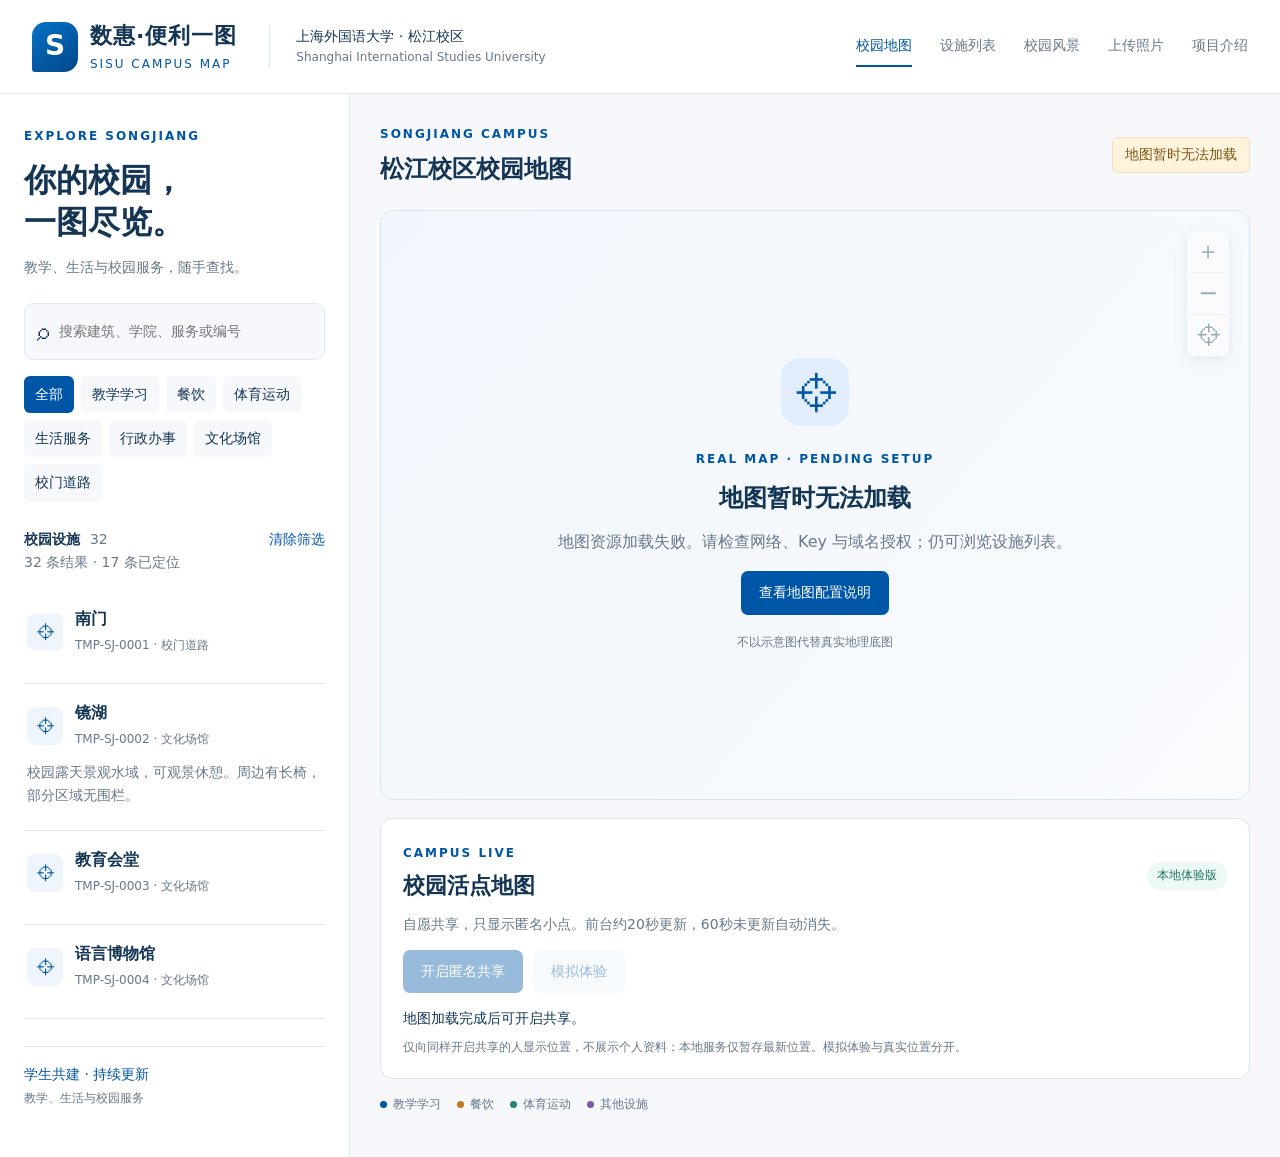
==== commit 753f263f: "新增步行导航、照片上传与管理员相册，保留静态站点功能限制" ====
--- a/index.html
+++ b/index.html
@@ -1,2 +1,2 @@
-<!doctype html><html lang="zh-CN"><head><meta charset="utf-8"><meta name="viewport" content="width=device-width,initial-scale=1"><title>校园地图 · 数惠·便利一图</title><meta name="description" content="上海外国语大学松江校区学生共建校园便民地图"><link rel="icon" href="assets/brand/favicon.svg" type="image/svg+xml"><link rel="stylesheet" href="css/styles.css"></head><body><header><a class="brand" href="index.html"><span class="brandmark">S</span><span><b>数惠·便利一图</b><small>SISU CAMPUS MAP</small></span></a><div class="school">上海外国语大学 · 松江校区<small>Shanghai International Studies University</small></div><nav aria-label="主导航"><a class="active" href="index.html">校园地图</a><a href="#facilities" id="list-nav">设施列表</a><a href="scenery.html">校园风景</a><a href="about.html">项目介绍</a></nav></header><main class="workspace"><aside id="facilities"><div class="aside-intro"><span class="eyebrow">EXPLORE SONGJIANG</span><h1>你的校园，<br>一图尽览。</h1><p>教学、生活与校园服务，随手查找。</p></div><label class="search"><span aria-hidden="true">⌕</span><input id="search" type="search" placeholder="搜索建筑、学院、服务或编号" aria-label="搜索建筑、学院、服务或编号"></label><div class="categories" id="categories" aria-label="设施分类"></div><div class="result-heading"><b>校园设施 <span id="result-count">—</span></b><button class="text-button" id="clear">清除筛选</button></div><p id="result-state" class="muted" aria-live="polite">正在读取校园资料…</p><div id="results" class="results"></div><div class="aside-foot">学生共建 · 持续更新<br><span>教学、生活与校园服务</span></div></aside><section class="map-section" aria-label="校园地图工作区"><div class="map-top"><div><span class="eyebrow">SONGJIANG CAMPUS</span><h2>松江校区校园地图</h2></div><span class="tag" id="map-status">地图待配置</span></div><div class="map-frame"><div id="map" role="region" aria-label="腾讯校园地图"></div><div id="map-notice" class="map-notice"><span class="notice-icon" aria-hidden="true">⌖</span><span class="eyebrow">REAL MAP · PENDING SETUP</span><h2>真实校园地图，等待接入</h2><p>尚未配置腾讯地图 Key。<br>设施列表与建筑详情仍可正常浏览。</p><a class="button" href="about.html#map-setup">查看地图配置说明</a><p class="notice-note">不以示意图代替真实地理底图</p></div><div class="map-controls" aria-label="地图操作"><button id="zoom-in" aria-label="放大地图" disabled>＋</button><button id="zoom-out" aria-label="缩小地图" disabled>−</button><button id="reset-map" aria-label="返回校园全景" disabled>⌖</button></div><div id="hover-name" class="hover-name" hidden></div></div><section class="live-panel" aria-labelledby="live-title"><div class="live-heading"><div><span class="eyebrow">CAMPUS LIVE</span><h2 id="live-title">校园活点地图</h2></div><span class="live-local">本地体验版</span></div><p>自愿共享，只显示匿名小点。前台约20秒更新，60秒未更新自动消失。</p><div class="live-actions"><button class="button" id="live-start" disabled>开启匿名共享</button><button class="button secondary" id="live-demo" disabled>模拟体验</button><button class="button secondary" id="live-stop" hidden>关闭共享</button><span id="live-count" aria-live="polite"></span></div><p id="live-status" role="status" aria-live="polite">地图加载完成后可开启共享。</p><p class="live-note">仅向同样开启共享的人显示位置，不展示个人资料；本地服务仅暂存最新位置。模拟体验与真实位置分开。</p></section><div class="map-bottom"><div class="legend"><span><i class="blue"></i>教学学习</span><span><i class="orange"></i>餐饮</span><span><i class="green"></i>体育运动</span><span><i class="purple"></i>其他设施</span></div></div></section></main><script type="module" src="js/map.js?v=20261020-release"></script></body></html>
+<!doctype html><html lang="zh-CN"><head><meta charset="utf-8"><meta name="viewport" content="width=device-width,initial-scale=1"><title>校园地图 · 数惠·便利一图</title><meta name="description" content="上海外国语大学松江校区学生共建校园便民地图"><link rel="icon" href="assets/brand/favicon.svg" type="image/svg+xml"><link rel="stylesheet" href="css/styles.css"></head><body><header><a class="brand" href="index.html"><span class="brandmark">S</span><span><b>数惠·便利一图</b><small>SISU CAMPUS MAP</small></span></a><div class="school">上海外国语大学 · 松江校区<small>Shanghai International Studies University</small></div><nav aria-label="主导航"><a class="active" href="index.html">校园地图</a><a href="#facilities" id="list-nav">设施列表</a><a href="scenery.html">校园风景</a><a href="upload.html">上传照片</a><a href="about.html">项目介绍</a></nav></header><main class="workspace"><aside id="facilities"><div class="aside-intro"><span class="eyebrow">EXPLORE SONGJIANG</span><h1>你的校园，<br>一图尽览。</h1><p>教学、生活与校园服务，随手查找。</p></div><label class="search"><span aria-hidden="true">⌕</span><input id="search" type="search" placeholder="搜索建筑、学院、服务或编号" aria-label="搜索建筑、学院、服务或编号"></label><div class="categories" id="categories" aria-label="设施分类"></div><div class="result-heading"><b>校园设施 <span id="result-count">—</span></b><button class="text-button" id="clear">清除筛选</button></div><p id="result-state" class="muted" aria-live="polite">正在读取校园资料…</p><div id="results" class="results"></div><div class="aside-foot">学生共建 · 持续更新<br><span>教学、生活与校园服务</span></div></aside><section class="map-section" aria-label="校园地图工作区"><div class="map-top"><div><span class="eyebrow">SONGJIANG CAMPUS</span><h2>松江校区校园地图</h2></div><span class="tag" id="map-status">地图待配置</span></div><div class="map-frame"><div id="map" role="region" aria-label="腾讯校园地图"></div><div id="map-notice" class="map-notice"><span class="notice-icon" aria-hidden="true">⌖</span><span class="eyebrow">REAL MAP · PENDING SETUP</span><h2>真实校园地图，等待接入</h2><p>尚未配置腾讯地图 Key。<br>设施列表与建筑详情仍可正常浏览。</p><a class="button" href="about.html#map-setup">查看地图配置说明</a><p class="notice-note">不以示意图代替真实地理底图</p></div><div class="map-controls" aria-label="地图操作"><button id="zoom-in" aria-label="放大地图" disabled>＋</button><button id="zoom-out" aria-label="缩小地图" disabled>−</button><button id="reset-map" aria-label="返回校园全景" disabled>⌖</button></div><div id="hover-name" class="hover-name" hidden></div></div><section class="live-panel" aria-labelledby="live-title"><div class="live-heading"><div><span class="eyebrow">CAMPUS LIVE</span><h2 id="live-title">校园活点地图</h2></div><span class="live-local">本地体验版</span></div><p>自愿共享，只显示匿名小点。前台约20秒更新，60秒未更新自动消失。</p><div class="live-actions"><button class="button" id="live-start" disabled>开启匿名共享</button><button class="button secondary" id="live-demo" disabled>模拟体验</button><button class="button secondary" id="live-stop" hidden>关闭共享</button><span id="live-count" aria-live="polite"></span></div><p id="live-status" role="status" aria-live="polite">地图加载完成后可开启共享。</p><p class="live-note">仅向同样开启共享的人显示位置，不展示个人资料；本地服务仅暂存最新位置。模拟体验与真实位置分开。</p></section><div class="map-bottom"><div class="legend"><span><i class="blue"></i>教学学习</span><span><i class="orange"></i>餐饮</span><span><i class="green"></i>体育运动</span><span><i class="purple"></i>其他设施</span></div></div></section></main><script type="module" src="js/map.js?v=20261020-latest"></script></body></html>
 
--- a/css/styles.css
+++ b/css/styles.css
@@ -3,3 +3,7 @@
 
 
 .live-panel{margin-top:18px;padding:20px 22px;border:1px solid #d9e7ee;border-radius:12px;background:#fff}.live-heading{display:flex;align-items:center;justify-content:space-between;gap:12px}.live-heading h2{margin:3px 0 8px;font-size:22px}.live-local{font-size:12px;color:#217463;background:#edf9f5;padding:4px 10px;border-radius:20px}.live-panel p{font-size:14px;color:var(--muted);margin:0 0 12px}.live-actions{display:flex;align-items:center;gap:10px;flex-wrap:wrap;margin:14px 0}.live-actions span{font-size:13px;color:#217463}.live-panel #live-status{color:var(--navy);margin-bottom:8px}.live-panel .live-note{font-size:12px;margin:0}@media(max-width:720px){.live-panel{padding:16px}.live-actions .button{padding:9px 12px}}
+
+.navigation-panel{background:linear-gradient(135deg,#f5faff,#fff);border-color:#cddfee}.navigation-panel h2{margin:5px 0 14px}.navigation-destination{font-size:14px}.navigation-label{display:block;font-size:13px;color:var(--muted);margin-bottom:7px}.navigation-panel select{width:100%;border:1px solid #ccdbe8;border-radius:7px;background:#fff;padding:10px;color:var(--navy);font:inherit;font-size:14px;margin-bottom:14px}.navigation-button{display:flex;justify-content:space-between;align-items:center}.navigation-panel .navigation-help{font-size:12px;color:var(--muted);line-height:1.8;margin:12px 0 0}
+
+@media(max-width:720px){nav{gap:14px;justify-content:flex-start;overflow-x:auto}nav a{flex-shrink:0;font-size:13px}}
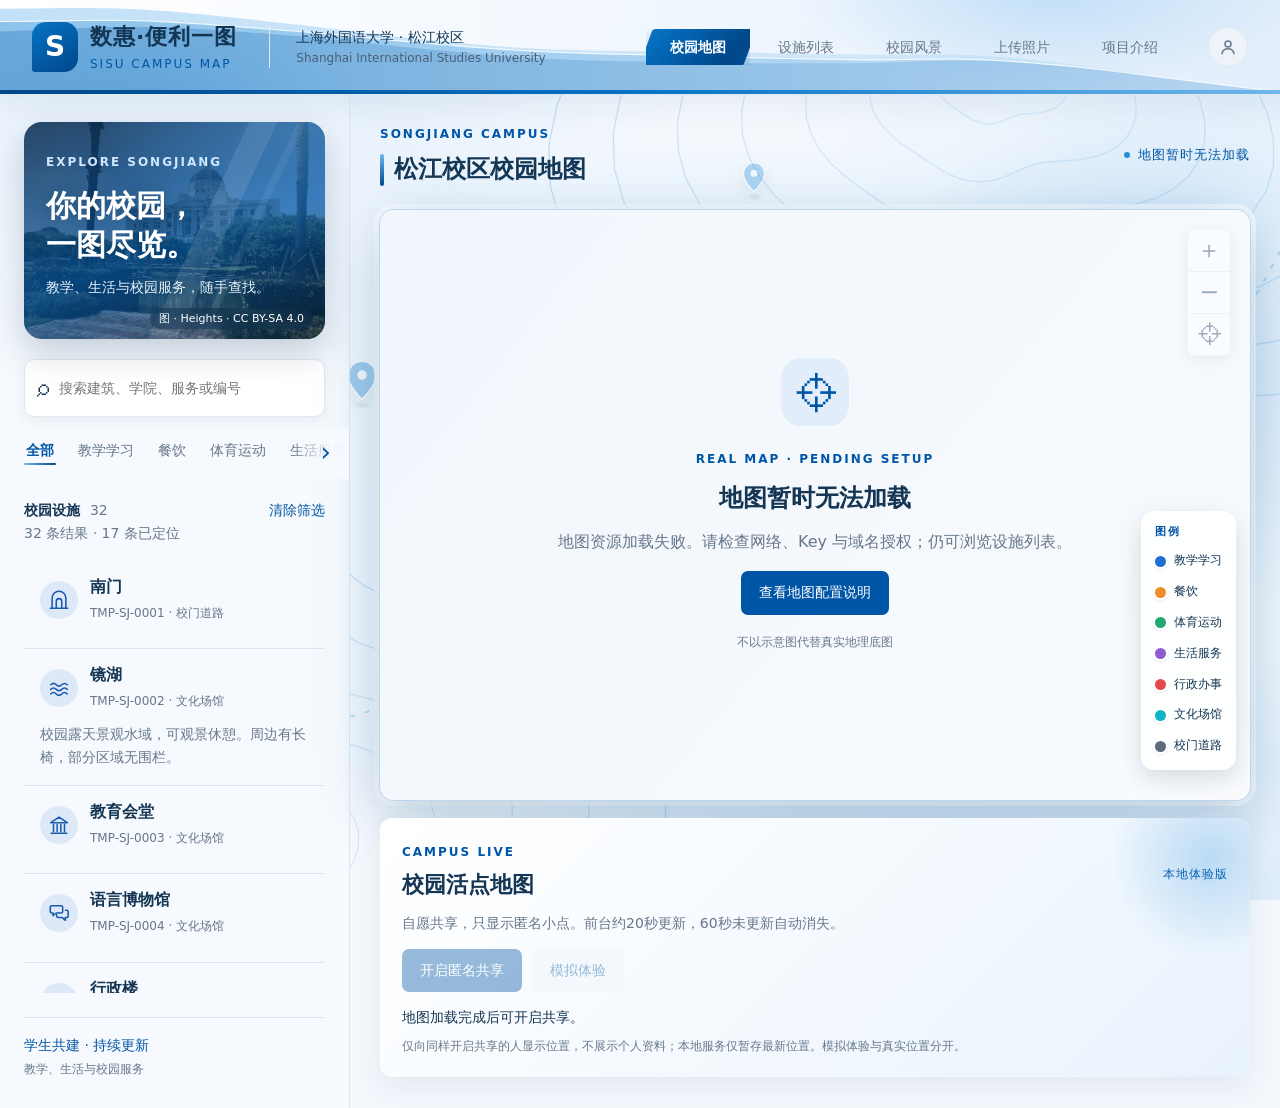
==== commit eb8ee033: "前端美化：蓝白主题、标签导航、轮播与动效 - 统一蓝白配色；顶栏加入左粗右细的流动丝带、星光与光带，换页时顶栏保持不动 - 导航改为平行四边形标签；右上角新增管理员登录入口，登录后才显示「相册管理」 " ====
--- a/index.html
+++ b/index.html
@@ -1,2 +1,2 @@
-<!doctype html><html lang="zh-CN"><head><meta charset="utf-8"><meta name="viewport" content="width=device-width,initial-scale=1"><title>校园地图 · 数惠·便利一图</title><meta name="description" content="上海外国语大学松江校区学生共建校园便民地图"><link rel="icon" href="assets/brand/favicon.svg" type="image/svg+xml"><link rel="stylesheet" href="css/styles.css"></head><body><header><a class="brand" href="index.html"><span class="brandmark">S</span><span><b>数惠·便利一图</b><small>SISU CAMPUS MAP</small></span></a><div class="school">上海外国语大学 · 松江校区<small>Shanghai International Studies University</small></div><nav aria-label="主导航"><a class="active" href="index.html">校园地图</a><a href="#facilities" id="list-nav">设施列表</a><a href="scenery.html">校园风景</a><a href="upload.html">上传照片</a><a href="about.html">项目介绍</a></nav></header><main class="workspace"><aside id="facilities"><div class="aside-intro"><span class="eyebrow">EXPLORE SONGJIANG</span><h1>你的校园，<br>一图尽览。</h1><p>教学、生活与校园服务，随手查找。</p></div><label class="search"><span aria-hidden="true">⌕</span><input id="search" type="search" placeholder="搜索建筑、学院、服务或编号" aria-label="搜索建筑、学院、服务或编号"></label><div class="categories" id="categories" aria-label="设施分类"></div><div class="result-heading"><b>校园设施 <span id="result-count">—</span></b><button class="text-button" id="clear">清除筛选</button></div><p id="result-state" class="muted" aria-live="polite">正在读取校园资料…</p><div id="results" class="results"></div><div class="aside-foot">学生共建 · 持续更新<br><span>教学、生活与校园服务</span></div></aside><section class="map-section" aria-label="校园地图工作区"><div class="map-top"><div><span class="eyebrow">SONGJIANG CAMPUS</span><h2>松江校区校园地图</h2></div><span class="tag" id="map-status">地图待配置</span></div><div class="map-frame"><div id="map" role="region" aria-label="腾讯校园地图"></div><div id="map-notice" class="map-notice"><span class="notice-icon" aria-hidden="true">⌖</span><span class="eyebrow">REAL MAP · PENDING SETUP</span><h2>真实校园地图，等待接入</h2><p>尚未配置腾讯地图 Key。<br>设施列表与建筑详情仍可正常浏览。</p><a class="button" href="about.html#map-setup">查看地图配置说明</a><p class="notice-note">不以示意图代替真实地理底图</p></div><div class="map-controls" aria-label="地图操作"><button id="zoom-in" aria-label="放大地图" disabled>＋</button><button id="zoom-out" aria-label="缩小地图" disabled>−</button><button id="reset-map" aria-label="返回校园全景" disabled>⌖</button></div><div id="hover-name" class="hover-name" hidden></div></div><section class="live-panel" aria-labelledby="live-title"><div class="live-heading"><div><span class="eyebrow">CAMPUS LIVE</span><h2 id="live-title">校园活点地图</h2></div><span class="live-local">本地体验版</span></div><p>自愿共享，只显示匿名小点。前台约20秒更新，60秒未更新自动消失。</p><div class="live-actions"><button class="button" id="live-start" disabled>开启匿名共享</button><button class="button secondary" id="live-demo" disabled>模拟体验</button><button class="button secondary" id="live-stop" hidden>关闭共享</button><span id="live-count" aria-live="polite"></span></div><p id="live-status" role="status" aria-live="polite">地图加载完成后可开启共享。</p><p class="live-note">仅向同样开启共享的人显示位置，不展示个人资料；本地服务仅暂存最新位置。模拟体验与真实位置分开。</p></section><div class="map-bottom"><div class="legend"><span><i class="blue"></i>教学学习</span><span><i class="orange"></i>餐饮</span><span><i class="green"></i>体育运动</span><span><i class="purple"></i>其他设施</span></div></div></section></main><script type="module" src="js/map.js?v=20261020-latest"></script></body></html>
-
+<!doctype html><html lang="zh-CN"><head><meta charset="utf-8"><meta name="viewport" content="width=device-width,initial-scale=1"><title>校园地图 · 数惠·便利一图</title><meta name="description" content="上海外国语大学松江校区学生共建校园便民地图"><link rel="icon" href="assets/brand/favicon.svg" type="image/svg+xml"><link rel="stylesheet" href="css/styles.css"></head><body><header><a class="brand" href="index.html"><span class="brandmark">S</span><span><b>数惠·便利一图</b><small>SISU CAMPUS MAP</small></span></a><div class="school">上海外国语大学 · 松江校区<small>Shanghai International Studies University</small></div><nav aria-label="主导航"><a class="active" href="index.html">校园地图</a><a href="#facilities" id="list-nav">设施列表</a><a href="scenery.html">校园风景</a><a href="upload.html">上传照片</a><a href="about.html">项目介绍</a></nav></header><main class="workspace"><aside id="facilities"><div class="aside-intro"><span class="eyebrow">EXPLORE SONGJIANG</span><h1>你的校园，<br>一图尽览。</h1><p>教学、生活与校园服务，随手查找。</p><a class="photo-credit" href="https://commons.wikimedia.org/wiki/File:Shanghai_International_Studies_University_Songjiang_Campus_Library.jpg" target="_blank" rel="noopener">图 · Heights · CC BY-SA 4.0</a></div><label class="search"><span aria-hidden="true">⌕</span><input id="search" type="search" placeholder="搜索建筑、学院、服务或编号" aria-label="搜索建筑、学院、服务或编号"></label><div class="cat-wrap"><button type="button" class="cat-arrow cat-prev" aria-label="向左查看更多分类" tabindex="-1">‹</button><div class="categories" id="categories" aria-label="设施分类"></div><button type="button" class="cat-arrow cat-next" aria-label="向右查看更多分类" tabindex="-1">›</button></div><div class="result-heading"><b>校园设施 <span id="result-count">—</span></b><button class="text-button" id="clear">清除筛选</button></div><p id="result-state" class="muted" aria-live="polite">正在读取校园资料…</p><div id="results" class="results"></div><div class="aside-foot">学生共建 · 持续更新<br><span>教学、生活与校园服务</span></div></aside><section class="map-section" aria-label="校园地图工作区"><div class="map-top"><div><span class="eyebrow">SONGJIANG CAMPUS</span><h2>松江校区校园地图</h2></div><span class="tag" id="map-status">地图待配置</span></div><div class="map-frame"><div id="map" role="region" aria-label="腾讯校园地图"></div><div id="map-notice" class="map-notice"><span class="notice-icon" aria-hidden="true">⌖</span><span class="eyebrow">REAL MAP · PENDING SETUP</span><h2>真实校园地图，等待接入</h2><p>尚未配置腾讯地图 Key。<br>设施列表与建筑详情仍可正常浏览。</p><a class="button" href="about.html#map-setup">查看地图配置说明</a><p class="notice-note">不以示意图代替真实地理底图</p></div><div class="map-controls" aria-label="地图操作"><button id="zoom-in" aria-label="放大地图" disabled>＋</button><button id="zoom-out" aria-label="缩小地图" disabled>−</button><button id="reset-map" aria-label="返回校园全景" disabled>⌖</button></div><div id="hover-name" class="hover-name" hidden></div><div class="map-filter" id="map-filter" hidden><span></span><button type="button" id="map-filter-clear">显示全部</button></div><div class="legend" role="group" aria-label="图例"><b>图例</b></div></div><section class="live-panel" aria-labelledby="live-title"><div class="live-heading"><div><span class="eyebrow">CAMPUS LIVE</span><h2 id="live-title">校园活点地图</h2></div><span class="live-local">本地体验版</span></div><p>自愿共享，只显示匿名小点。前台约20秒更新，60秒未更新自动消失。</p><div class="live-actions"><button class="button" id="live-start" disabled>开启匿名共享</button><button class="button secondary" id="live-demo" disabled>模拟体验</button><button class="button secondary" id="live-stop" hidden>关闭共享</button><span id="live-count" aria-live="polite"></span></div><p id="live-status" role="status" aria-live="polite">地图加载完成后可开启共享。</p><p class="live-note">仅向同样开启共享的人显示位置，不展示个人资料；本地服务仅暂存最新位置。模拟体验与真实位置分开。</p></section></section></main><script type="module" src="js/map.js?v=20261025-pins3"></script><script type="module" blocking="render" src="js/account.js?v=20261026-bg"></script></body></html>
+
--- a/css/styles.css
+++ b/css/styles.css
@@ -1,9 +1,429 @@
-@charset "UTF-8";:root{--blue:#0056a6;--navy:#143654;--pale:#eef5fc;--line:#e0e8f0;--muted:#67788a;--paper:#fff;--bg:#f6f8fc}*{box-sizing:border-box}body{margin:0;font-family:"Microsoft YaHei","PingFang SC",system-ui,sans-serif;font-size:16px;line-height:1.65;color:var(--navy);background:var(--bg)}a{color:var(--blue);text-decoration:none}button,input{font:inherit}button,a.button{cursor:pointer}button{color:inherit}button:disabled{cursor:not-allowed;opacity:.4}button:focus-visible,a:focus-visible,input:focus-visible{outline:3px solid #eba841;outline-offset:3px}header{min-height:94px;padding:16px 32px;display:flex;align-items:center;gap:32px;background:white;border-bottom:1px solid var(--line)}.brand{display:flex;align-items:center;gap:12px;color:var(--navy);flex-shrink:0}.brand b{display:block;font-size:22px;letter-spacing:1px}.brand small{font-size:12px;letter-spacing:2px;display:block;color:var(--blue)}.brandmark{display:grid;place-items:center;width:46px;height:50px;border-radius:14px 14px 14px 3px;background:linear-gradient(145deg,#0673c6,#004789);color:white;font-size:28px;font-weight:700}.school{font-size:14px;padding-left:26px;border-left:1px solid var(--line)}.school small{display:block;color:var(--muted);font-size:12px}nav{margin-left:auto;display:flex;gap:28px;white-space:nowrap}nav a{font-size:14px;color:var(--muted);padding:8px 0}nav a.active{color:var(--blue);border-bottom:2px solid var(--blue)}.workspace{display:grid;grid-template-columns:350px 1fr;min-height:calc(100vh - 94px)}aside{background:#fff;border-right:1px solid var(--line);padding:28px 24px;display:flex;flex-direction:column}.eyebrow{font-size:12px;letter-spacing:2px;font-weight:700;color:var(--blue)}h1,h2,h3,p{margin-top:0}.aside-intro h1{font-size:32px;line-height:1.3;margin:12px 0}.aside-intro p{font-size:14px;color:var(--muted);margin-bottom:24px}.search{display:flex;gap:8px;background:var(--bg);border:1px solid var(--line);padding:8px 12px;border-radius:10px;align-items:center}.search span{font-size:24px}.search input{border:0;background:none;width:100%;min-width:0;font-size:14px;outline-offset:6px}.categories{display:flex;gap:7px;flex-wrap:wrap;margin:16px 0 26px}.categories button{border:1px solid transparent;background:var(--bg);font-size:14px;border-radius:6px;padding:6px 10px}.categories button[aria-pressed=true]{background:var(--blue);color:#fff}.result-heading{display:flex;justify-content:space-between;align-items:center;font-size:14px}.result-heading span{font-weight:400;color:var(--muted);margin-left:5px}.text-button{border:0;background:none;color:var(--blue);padding:0;font-size:14px}.muted{color:var(--muted);font-size:14px}.results{max-height:48vh;overflow-y:auto;margin-top:2px}.facility{display:block;padding:17px 3px;border-bottom:1px solid var(--line);color:var(--navy)}.facility:hover{background:var(--pale)}.facility-top{display:flex;gap:12px;align-items:center}.facility-icon{width:36px;height:38px;border-radius:8px;background:var(--pale);color:var(--blue);display:grid;place-items:center;flex-shrink:0;font-size:18px}.facility h3{font-size:16px;margin:0;line-height:1.5}.facility .id{font-size:12px;color:var(--muted)}.facility p{font-size:14px;color:var(--muted);margin:9px 0 6px}.facility .status{font-size:12px;color:#876323;background:#faf3e5;padding:2px 6px;border-radius:4px}.aside-foot{font-size:14px;margin-top:24px;padding-top:16px;color:var(--blue);border-top:1px solid var(--line)}.aside-foot span{font-size:12px;color:var(--muted)}.map-section{padding:26px 30px;min-width:0}.map-top{display:flex;align-items:center;justify-content:space-between;gap:16px;margin-bottom:20px}.map-top h2{font-size:24px;margin:4px 0 0}.tag{font-size:14px;background:#fff3dc;color:#7a5715;border:1px solid #eedfbc;padding:5px 12px;border-radius:6px;white-space:nowrap}.map-frame{height:calc(100vh - 310px);min-height:420px;position:relative;background:#edf2f7;border:1px solid #d8e3ed;border-radius:14px;overflow:hidden}#map{position:absolute;inset:0}.map-notice{position:absolute;inset:0;display:flex;flex-direction:column;align-items:center;justify-content:center;text-align:center;padding:32px;background:linear-gradient(130deg,#f0f6fc,#f9fbfd)}.map-notice[hidden]{display:none}.notice-icon{width:68px;height:68px;background:#e1edfa;border-radius:20px;color:var(--blue);font-size:42px;margin-bottom:24px}.map-notice h2{font-size:24px;margin:10px 0}.map-notice p{color:var(--muted);font-size:16px}.button{display:inline-block;background:var(--blue);color:white;border:0;border-radius:7px;padding:10px 18px;font-size:14px}.button.secondary{background:#edf4fb;color:var(--blue)}.notice-note{font-size:12px!important;margin:18px 0 0}.map-controls{position:absolute;right:20px;top:20px;display:flex;flex-direction:column;box-shadow:0 4px 16px #193b5714;border-radius:8px;overflow:hidden}.map-controls button{border:0;border-bottom:1px solid var(--line);background:white;width:42px;height:42px;font-size:24px}.map-bottom{display:flex;align-items:center;justify-content:space-between;gap:12px;padding:16px 0;color:var(--muted);font-size:12px}.map-bottom p{margin:0}.legend{display:flex;gap:16px;flex-wrap:wrap}.legend i{width:7px;height:7px;display:inline-block;border-radius:50%;margin-right:6px}.blue{background:#0056a6}.orange{background:#c37a22}.green{background:#258475}.purple{background:#795aa6}.map-note{display:flex;align-items:center;gap:16px;font-size:14px;border-top:1px solid var(--line);padding:17px 0}.map-note span{color:var(--muted);flex:1}.hover-name{position:absolute;left:20px;bottom:40px;background:white;border:1px solid var(--line);border-radius:6px;padding:8px 14px;pointer-events:none}.content{max-width:1080px;margin:36px auto;padding:0 24px}.content h1{font-size:32px;line-height:1.4}.breadcrumb{font-size:14px;margin-bottom:24px}.detail-hero{background:linear-gradient(115deg,#0056a6,#1476bd);color:white;padding:32px;border-radius:14px;position:relative}.detail-hero .eyebrow,.detail-hero .muted{color:#d3e7ff}.detail-hero h1{margin:10px 0}.detail-hero p{margin-bottom:0}.detail-grid{display:grid;grid-template-columns:1.65fr 1fr;gap:24px;margin:24px 0}.panel{background:white;border:1px solid var(--line);padding:26px;border-radius:12px;margin-bottom:24px}.panel h2{font-size:20px;margin-bottom:18px}.panel h3{font-size:16px}.meta-row{display:grid;grid-template-columns:110px 1fr;gap:12px;margin:14px 0}.meta-row dt{color:var(--muted);font-size:14px}.meta-row dd{margin:0;overflow-wrap:anywhere}.pill{display:inline-block;font-size:14px;padding:4px 10px;border-radius:5px;background:var(--pale);margin:4px 6px 4px 0}.callout{background:#fff8e9;border-left:3px solid #ddac50;padding:14px 18px;color:#7d5b22;font-size:14px}.photo-empty{min-height:160px;display:grid;place-content:center;text-align:center;background:var(--bg);border:1px dashed #c7d4e0;border-radius:8px;color:var(--muted)}.photo-grid{display:grid;grid-template-columns:repeat(2,1fr);gap:14px}.photo-grid button{background:var(--bg);border:1px solid var(--line);border-radius:8px;padding:0;overflow:hidden;text-align:left}.photo-grid img{width:100%;height:160px;object-fit:cover;display:block}.photo-grid span{display:block;padding:10px;font-size:14px}.error{padding:32px;color:#8d3c22;background:#fff5ed;border-radius:12px}.actions{display:flex;gap:12px;flex-wrap:wrap}.feedback-text{width:100%;min-height:130px;padding:12px;border:1px solid var(--line);border-radius:8px;font:inherit;margin-bottom:12px}.footer{color:var(--muted);font-size:12px;padding:20px 0;text-align:center}dialog{border:0;border-radius:12px;max-width:min(94vw,1000px);max-height:94vh;padding:18px}dialog::backdrop{background:#061b36c9}.viewer-controls{display:flex;gap:12px;justify-content:space-between;align-items:center;margin-bottom:12px}.viewer-controls button{border:1px solid var(--line);border-radius:6px;background:var(--bg);padding:7px 12px}#viewer-image{max-width:100%;max-height:65vh;display:block;margin:auto;object-fit:contain}#viewer-caption{margin-top:12px}.about-lead{border-bottom:1px solid var(--line);padding-bottom:22px;margin-bottom:28px}.about-lead p{max-width:780px;color:var(--muted)}.docs-links{display:flex;gap:14px;flex-wrap:wrap}.empty{padding:24px 0;font-size:14px}.list-expanded .results{max-height:none}.list-expanded aside{overflow:visible}@media(min-width:1600px){.workspace{grid-template-columns:390px 1fr}.map-section{padding:30px 42px}aside{padding:32px}}@media(max-width:1050px){.school{display:none}header{padding:16px 22px}.workspace{grid-template-columns:310px 1fr}.map-section{padding:24px 20px}.map-note{align-items:flex-start;flex-wrap:wrap}.map-note span{flex-basis:100%}.legend{gap:8px}.detail-grid{grid-template-columns:1fr 1fr}}@media(max-width:720px){header{flex-wrap:wrap;gap:10px;padding:12px 16px;min-height:100px}.brand b{font-size:19px}.brandmark{width:38px;height:42px}nav{width:100%;margin:0;gap:24px;justify-content:flex-end}nav a{font-size:14px}.workspace{display:flex;flex-direction:column}.map-section{order:0;padding:20px 16px 12px}aside{order:1;border:0;padding:18px 16px}.aside-intro{display:none}.map-top{margin-bottom:14px}.map-top h2{font-size:20px}.tag{font-size:12px;padding:4px 8px}.map-frame{height:48vh;min-height:360px}.map-notice{padding:22px}.map-notice h2{font-size:21px}.map-notice p{font-size:14px}.notice-icon{margin-bottom:15px}.map-bottom{flex-wrap:wrap}.map-note{padding:12px 0;font-size:14px;gap:6px}.map-note span{flex-basis:100%}.results{max-height:none}.categories{margin-bottom:16px}.aside-foot{margin-top:14px}.content{margin:22px auto;padding:0 16px}.detail-grid{grid-template-columns:1fr;gap:0}.detail-hero{padding:24px}.content h1{font-size:26px}.panel{padding:20px}.meta-row{grid-template-columns:94px 1fr}.photo-grid{grid-template-columns:1fr}.map-controls{right:12px;top:12px}}
-[hidden]{display:none!important}
-
-
-.live-panel{margin-top:18px;padding:20px 22px;border:1px solid #d9e7ee;border-radius:12px;background:#fff}.live-heading{display:flex;align-items:center;justify-content:space-between;gap:12px}.live-heading h2{margin:3px 0 8px;font-size:22px}.live-local{font-size:12px;color:#217463;background:#edf9f5;padding:4px 10px;border-radius:20px}.live-panel p{font-size:14px;color:var(--muted);margin:0 0 12px}.live-actions{display:flex;align-items:center;gap:10px;flex-wrap:wrap;margin:14px 0}.live-actions span{font-size:13px;color:#217463}.live-panel #live-status{color:var(--navy);margin-bottom:8px}.live-panel .live-note{font-size:12px;margin:0}@media(max-width:720px){.live-panel{padding:16px}.live-actions .button{padding:9px 12px}}
-
-.navigation-panel{background:linear-gradient(135deg,#f5faff,#fff);border-color:#cddfee}.navigation-panel h2{margin:5px 0 14px}.navigation-destination{font-size:14px}.navigation-label{display:block;font-size:13px;color:var(--muted);margin-bottom:7px}.navigation-panel select{width:100%;border:1px solid #ccdbe8;border-radius:7px;background:#fff;padding:10px;color:var(--navy);font:inherit;font-size:14px;margin-bottom:14px}.navigation-button{display:flex;justify-content:space-between;align-items:center}.navigation-panel .navigation-help{font-size:12px;color:var(--muted);line-height:1.8;margin:12px 0 0}
-
-@media(max-width:720px){nav{gap:14px;justify-content:flex-start;overflow-x:auto}nav a{flex-shrink:0;font-size:13px}}
+@charset "UTF-8";:root{--blue:#0056a6;--navy:#143654;--pale:#eef5fc;--line:#e0e8f0;--muted:#67788a;--paper:#fff;--bg:#f6f8fc}*{box-sizing:border-box}body{margin:0;font-family:"Microsoft YaHei","PingFang SC",system-ui,sans-serif;font-size:16px;line-height:1.65;color:var(--navy);background:var(--bg)}a{color:var(--blue);text-decoration:none}button,input{font:inherit}button,a.button{cursor:pointer}button{color:inherit}button:disabled{cursor:not-allowed;opacity:.4}button:focus-visible,a:focus-visible,input:focus-visible{outline:3px solid #eba841;outline-offset:3px}header{min-height:94px;padding:16px 32px;display:flex;align-items:center;gap:32px;background:white;border-bottom:1px solid var(--line)}.brand{display:flex;align-items:center;gap:12px;color:var(--navy);flex-shrink:0}.brand b{display:block;font-size:22px;letter-spacing:1px}.brand small{font-size:12px;letter-spacing:2px;display:block;color:var(--blue)}.brandmark{display:grid;place-items:center;width:46px;height:50px;border-radius:14px 14px 14px 3px;background:linear-gradient(145deg,#0673c6,#004789);color:white;font-size:28px;font-weight:700}.school{font-size:14px;padding-left:26px;border-left:1px solid var(--line)}.school small{display:block;color:var(--muted);font-size:12px}nav{margin-left:auto;display:flex;gap:28px;white-space:nowrap}nav a{font-size:14px;color:var(--muted);padding:8px 0}nav a.active{color:var(--blue);border-bottom:2px solid var(--blue)}.workspace{display:grid;grid-template-columns:350px 1fr;min-height:calc(100vh - 94px)}aside{background:#fff;border-right:1px solid var(--line);padding:28px 24px;display:flex;flex-direction:column}.eyebrow{font-size:12px;letter-spacing:2px;font-weight:700;color:var(--blue)}h1,h2,h3,p{margin-top:0}.aside-intro h1{font-size:32px;line-height:1.3;margin:12px 0}.aside-intro p{font-size:14px;color:var(--muted);margin-bottom:24px}.search{display:flex;gap:8px;background:var(--bg);border:1px solid var(--line);padding:8px 12px;border-radius:10px;align-items:center}.search span{font-size:24px}.search input{border:0;background:none;width:100%;min-width:0;font-size:14px;outline-offset:6px}.categories{display:flex;gap:7px;flex-wrap:wrap;margin:16px 0 26px}.categories button{border:1px solid transparent;background:var(--bg);font-size:14px;border-radius:6px;padding:6px 10px}.categories button[aria-pressed=true]{background:var(--blue);color:#fff}.result-heading{display:flex;justify-content:space-between;align-items:center;font-size:14px}.result-heading span{font-weight:400;color:var(--muted);margin-left:5px}.text-button{border:0;background:none;color:var(--blue);padding:0;font-size:14px}.muted{color:var(--muted);font-size:14px}.results{max-height:48vh;overflow-y:auto;margin-top:2px}.facility{display:block;padding:17px 3px;border-bottom:1px solid var(--line);color:var(--navy)}.facility:hover{background:var(--pale)}.facility-top{display:flex;gap:12px;align-items:center}.facility-icon{width:36px;height:38px;border-radius:8px;background:var(--pale);color:var(--blue);display:grid;place-items:center;flex-shrink:0;font-size:18px}.facility h3{font-size:16px;margin:0;line-height:1.5}.facility .id{font-size:12px;color:var(--muted)}.facility p{font-size:14px;color:var(--muted);margin:9px 0 6px}.facility .status{font-size:12px;color:#876323;background:#faf3e5;padding:2px 6px;border-radius:4px}.aside-foot{font-size:14px;margin-top:24px;padding-top:16px;color:var(--blue);border-top:1px solid var(--line)}.aside-foot span{font-size:12px;color:var(--muted)}.map-section{padding:26px 30px;min-width:0}.map-top{display:flex;align-items:center;justify-content:space-between;gap:16px;margin-bottom:20px}.map-top h2{font-size:24px;margin:4px 0 0}.tag{font-size:14px;background:#fff3dc;color:#7a5715;border:1px solid #eedfbc;padding:5px 12px;border-radius:6px;white-space:nowrap}.map-frame{height:calc(100vh - 310px);min-height:420px;position:relative;background:#edf2f7;border:1px solid #d8e3ed;border-radius:14px;overflow:hidden}#map{position:absolute;inset:0}.map-notice{position:absolute;inset:0;display:flex;flex-direction:column;align-items:center;justify-content:center;text-align:center;padding:32px;background:linear-gradient(130deg,#f0f6fc,#f9fbfd)}.map-notice[hidden]{display:none}.notice-icon{width:68px;height:68px;background:#e1edfa;border-radius:20px;color:var(--blue);font-size:42px;margin-bottom:24px}.map-notice h2{font-size:24px;margin:10px 0}.map-notice p{color:var(--muted);font-size:16px}.button{display:inline-block;background:var(--blue);color:white;border:0;border-radius:7px;padding:10px 18px;font-size:14px}.button.secondary{background:#edf4fb;color:var(--blue)}.notice-note{font-size:12px!important;margin:18px 0 0}.map-controls{position:absolute;right:20px;top:20px;display:flex;flex-direction:column;box-shadow:0 4px 16px #193b5714;border-radius:8px;overflow:hidden}.map-controls button{border:0;border-bottom:1px solid var(--line);background:white;width:42px;height:42px;font-size:24px}.map-bottom{display:flex;align-items:center;justify-content:space-between;gap:12px;padding:16px 0;color:var(--muted);font-size:12px}.map-bottom p{margin:0}.legend{display:flex;gap:16px;flex-wrap:wrap}.legend i{width:7px;height:7px;display:inline-block;border-radius:50%;margin-right:6px}.blue{background:#0056a6}.orange{background:#c37a22}.green{background:#258475}.purple{background:#795aa6}.map-note{display:flex;align-items:center;gap:16px;font-size:14px;border-top:1px solid var(--line);padding:17px 0}.map-note span{color:var(--muted);flex:1}.hover-name{position:absolute;left:20px;bottom:40px;background:white;border:1px solid var(--line);border-radius:6px;padding:8px 14px;pointer-events:none}.content{max-width:1080px;margin:36px auto;padding:0 24px}.content h1{font-size:32px;line-height:1.4}.breadcrumb{font-size:14px;margin-bottom:24px}.detail-hero{background:linear-gradient(115deg,#0056a6,#1476bd);color:white;padding:32px;border-radius:14px;position:relative}.detail-hero .eyebrow,.detail-hero .muted{color:#d3e7ff}.detail-hero h1{margin:10px 0}.detail-hero p{margin-bottom:0}.detail-grid{display:grid;grid-template-columns:1.65fr 1fr;gap:24px;margin:24px 0}.panel{background:white;border:1px solid var(--line);padding:26px;border-radius:12px;margin-bottom:24px}.panel h2{font-size:20px;margin-bottom:18px}.panel h3{font-size:16px}.meta-row{display:grid;grid-template-columns:110px 1fr;gap:12px;margin:14px 0}.meta-row dt{color:var(--muted);font-size:14px}.meta-row dd{margin:0;overflow-wrap:anywhere}.pill{display:inline-block;font-size:14px;padding:4px 10px;border-radius:5px;background:var(--pale);margin:4px 6px 4px 0}.callout{background:#fff8e9;border-left:3px solid #ddac50;padding:14px 18px;color:#7d5b22;font-size:14px}.photo-empty{min-height:160px;display:grid;place-content:center;text-align:center;background:var(--bg);border:1px dashed #c7d4e0;border-radius:8px;color:var(--muted)}.photo-grid{display:grid;grid-template-columns:repeat(2,1fr);gap:14px}.photo-grid button{background:var(--bg);border:1px solid var(--line);border-radius:8px;padding:0;overflow:hidden;text-align:left}.photo-grid img{width:100%;height:160px;object-fit:cover;display:block}.photo-grid span{display:block;padding:10px;font-size:14px}.error{padding:32px;color:#8d3c22;background:#fff5ed;border-radius:12px}.actions{display:flex;gap:12px;flex-wrap:wrap}.feedback-text{width:100%;min-height:130px;padding:12px;border:1px solid var(--line);border-radius:8px;font:inherit;margin-bottom:12px}.footer{color:var(--muted);font-size:12px;padding:20px 0;text-align:center}dialog{border:0;border-radius:12px;max-width:min(94vw,1000px);max-height:94vh;padding:18px}dialog::backdrop{background:#061b36c9}.viewer-controls{display:flex;gap:12px;justify-content:space-between;align-items:center;margin-bottom:12px}.viewer-controls button{border:1px solid var(--line);border-radius:6px;background:var(--bg);padding:7px 12px}#viewer-image{max-width:100%;max-height:65vh;display:block;margin:auto;object-fit:contain}#viewer-caption{margin-top:12px}.about-lead{border-bottom:1px solid var(--line);padding-bottom:22px;margin-bottom:28px}.about-lead p{max-width:780px;color:var(--muted)}.docs-links{display:flex;gap:14px;flex-wrap:wrap}.empty{padding:24px 0;font-size:14px}.list-expanded .results{max-height:none}.list-expanded aside{overflow:visible}@media(min-width:1600px){.workspace{grid-template-columns:390px 1fr}.map-section{padding:30px 42px}aside{padding:32px}}@media(max-width:1050px){.school{display:none}header{padding:16px 22px}.workspace{grid-template-columns:310px 1fr}.map-section{padding:24px 20px}.map-note{align-items:flex-start;flex-wrap:wrap}.map-note span{flex-basis:100%}.legend{gap:8px}.detail-grid{grid-template-columns:1fr 1fr}}@media(max-width:720px){header{flex-wrap:wrap;gap:10px;padding:12px 16px;min-height:100px}.brand b{font-size:19px}.brandmark{width:38px;height:42px}nav{width:100%;margin:0;gap:24px;justify-content:flex-end}nav a{font-size:14px}.workspace{display:flex;flex-direction:column}.map-section{order:0;padding:20px 16px 12px}aside{order:1;border:0;padding:18px 16px}.aside-intro{display:none}.map-top{margin-bottom:14px}.map-top h2{font-size:20px}.tag{font-size:12px;padding:4px 8px}.map-frame{height:48vh;min-height:360px}.map-notice{padding:22px}.map-notice h2{font-size:21px}.map-notice p{font-size:14px}.notice-icon{margin-bottom:15px}.map-bottom{flex-wrap:wrap}.map-note{padding:12px 0;font-size:14px;gap:6px}.map-note span{flex-basis:100%}.results{max-height:none}.categories{margin-bottom:16px}.aside-foot{margin-top:14px}.content{margin:22px auto;padding:0 16px}.detail-grid{grid-template-columns:1fr;gap:0}.detail-hero{padding:24px}.content h1{font-size:26px}.panel{padding:20px}.meta-row{grid-template-columns:94px 1fr}.photo-grid{grid-template-columns:1fr}.map-controls{right:12px;top:12px}}
+[hidden]{display:none!important}
+
+
+.live-panel{margin-top:18px;padding:20px 22px;border:1px solid #d9e7ee;border-radius:12px;background:#fff}.live-heading{display:flex;align-items:center;justify-content:space-between;gap:12px}.live-heading h2{margin:3px 0 8px;font-size:22px}.live-local{font-size:12px;color:#217463;background:#edf9f5;padding:4px 10px;border-radius:20px}.live-panel p{font-size:14px;color:var(--muted);margin:0 0 12px}.live-actions{display:flex;align-items:center;gap:10px;flex-wrap:wrap;margin:14px 0}.live-actions span{font-size:13px;color:#217463}.live-panel #live-status{color:var(--navy);margin-bottom:8px}.live-panel .live-note{font-size:12px;margin:0}@media(max-width:720px){.live-panel{padding:16px}.live-actions .button{padding:9px 12px}}
+
+.navigation-panel{background:linear-gradient(135deg,#f5faff,#fff);border-color:#cddfee}.navigation-panel h2{margin:5px 0 14px}.navigation-destination{font-size:14px}.navigation-label{display:block;font-size:13px;color:var(--muted);margin-bottom:7px}.navigation-panel select{width:100%;border:1px solid #ccdbe8;border-radius:7px;background:#fff;padding:10px;color:var(--navy);font:inherit;font-size:14px;margin-bottom:14px}.navigation-button{display:flex;justify-content:space-between;align-items:center}.navigation-panel .navigation-help{font-size:12px;color:var(--muted);line-height:1.8;margin:12px 0 0}
+
+@media(max-width:720px){nav{gap:14px;justify-content:flex-start;overflow-x:auto}nav a{flex-shrink:0;font-size:13px}}
+
+/* 分类胶囊：横向滑动条 */
+.categories{--fade-l:0;--fade-r:0;flex-wrap:nowrap;overflow-x:auto;overflow-y:hidden;gap:8px;margin:12px -24px 20px;padding:6px 24px 10px;scroll-snap-type:x proximity;scroll-padding:0 24px;scrollbar-width:none;-ms-overflow-style:none;overscroll-behavior-x:contain;-webkit-overflow-scrolling:touch;cursor:grab;-webkit-mask-image:linear-gradient(90deg,transparent 0,#000 calc(var(--fade-l)*28px),#000 calc(100% - var(--fade-r)*28px),transparent 100%);mask-image:linear-gradient(90deg,transparent 0,#000 calc(var(--fade-l)*28px),#000 calc(100% - var(--fade-r)*28px),transparent 100%)}
+.categories::-webkit-scrollbar{display:none}
+.categories.can-left{--fade-l:1}
+.categories.can-right{--fade-r:1}
+.categories.dragging{cursor:grabbing;scroll-snap-type:none;user-select:none}
+.categories button{flex:none;scroll-snap-align:start;white-space:nowrap;border:1px solid var(--line);background:#fff;color:var(--navy);border-radius:999px;padding:7px 16px;font-size:14px;line-height:1.4;box-shadow:0 1px 2px #14365408;transition:background-color .25s ease,color .25s ease,border-color .25s ease,box-shadow .25s ease,transform .2s ease}
+.categories button:hover{border-color:#b9d2ea;background:var(--pale);transform:translateY(-1px)}
+.categories button:active{transform:scale(.96)}
+.categories button[aria-pressed=true]{background:linear-gradient(135deg,#0673c6,#004789);border-color:transparent;color:#fff;box-shadow:0 6px 16px #0056a62e}
+@media(max-width:720px){.categories{margin-left:-16px;margin-right:-16px;padding-left:16px;padding-right:16px;scroll-padding:0 16px}}
+@media(prefers-reduced-motion:reduce){.categories button{transition:none}.categories button:hover,.categories button:active{transform:none}}
+
+/* 顶部导航：标签胶囊 */
+header nav{margin-left:auto;display:flex;gap:2px;padding:4px;border-radius:999px;background:#eef3f9;border:1px solid var(--line);white-space:nowrap}
+header nav a{position:relative;font-size:14px;line-height:1.2;color:var(--muted);padding:9px 18px;border-radius:999px;border-bottom:0;transition:background-color .25s ease,color .25s ease,box-shadow .25s ease,transform .2s ease}
+header nav a:hover{color:var(--navy);background:#fff}
+header nav a:active{transform:scale(.96)}
+header nav a.active{color:#fff;font-weight:600;background:linear-gradient(135deg,#0673c6,#004789);border-bottom:0;box-shadow:0 6px 16px #0056a638,inset 0 1px 0 #ffffff26}
+header nav a.active:hover{color:#fff;background:linear-gradient(135deg,#0673c6,#004789)}
+@media(max-width:1050px){header nav a{padding:8px 14px}}
+@media(max-width:720px){header nav{width:100%;max-width:100%;margin:0;overflow-x:auto;justify-content:flex-start;scrollbar-width:none;-webkit-overflow-scrolling:touch}header nav::-webkit-scrollbar{display:none}header nav a{flex:none;padding:8px 14px}}
+@media(prefers-reduced-motion:reduce){header nav a{transition:none}header nav a:active{transform:none}}
+
+/* 右上角账户入口 */
+header{position:relative}
+.account{position:relative;flex:none;margin-left:-12px}
+.account-btn{position:relative;display:grid;place-items:center;width:40px;height:40px;padding:0;border-radius:50%;border:1px solid var(--line);background:#eef3f9;color:var(--muted);transition:background-color .25s ease,color .25s ease,box-shadow .25s ease,transform .2s ease}
+.account-btn svg{width:20px;height:20px;fill:none;stroke:currentColor;stroke-width:1.8;stroke-linecap:round}
+.account-btn:hover{background:#fff;color:var(--blue);box-shadow:0 4px 14px #14365414}
+.account-btn:active{transform:scale(.94)}
+.account-btn[aria-expanded=true]{background:#fff;color:var(--blue);border-color:#b9d2ea}
+.is-admin .account-btn{background:linear-gradient(135deg,#0673c6,#004789);border-color:transparent;color:#fff;box-shadow:0 6px 16px #0056a638}
+.is-admin .account-btn svg{fill:currentColor;fill-opacity:.25}
+.account-dot{position:absolute;right:-1px;bottom:-1px;width:11px;height:11px;border-radius:50%;background:#2fb67c;border:2px solid #fff}
+.account-pop{position:absolute;right:0;top:calc(100% + 12px);z-index:30;width:292px;padding:22px;border-radius:16px;background:#fff;border:1px solid var(--line);box-shadow:0 18px 48px #14365426;transform-origin:top right;animation:pop-in .22s ease}
+.account-pop[hidden]{display:none}
+.account-pop h2{font-size:20px;margin:6px 0 4px}
+.account-pop p{font-size:13px;color:var(--muted);margin-bottom:14px}
+.account-pop label{display:block;font-size:13px;margin-bottom:6px}
+.account-pop input{width:100%;padding:10px 12px;border:1px solid var(--line);border-radius:10px;background:var(--bg);margin-bottom:12px}
+.account-pop .button{width:100%;text-align:center}
+.account-in .button{margin-bottom:10px}
+.account-msg{min-height:18px;margin:12px 0 0!important;font-size:13px;color:#8d3c22!important}
+.nav-enter{animation:tab-in .35s ease}
+@keyframes pop-in{from{opacity:0;transform:translateY(-6px) scale(.97)}to{opacity:1;transform:none}}
+@keyframes tab-in{from{opacity:0;transform:scale(.8)}to{opacity:1;transform:none}}
+@media(max-width:720px){.account{position:absolute;top:14px;right:16px;margin:0}.account-pop{width:min(292px,calc(100vw - 32px))}header .brand{max-width:calc(100% - 56px)}}
+@media(prefers-reduced-motion:reduce){.account-btn,.account-pop,.nav-enter{transition:none;animation:none}}
+
+/* 校园照片背景与动效 */
+.aside-intro,.about-lead,.detail-hero{position:relative;isolation:isolate;overflow:hidden;color:#fff}
+.aside-intro::before,.about-lead::before,.detail-hero::before{content:"";position:absolute;inset:0;z-index:-2;background:var(--hero) center/cover no-repeat;transform-origin:60% 40%;animation:kenburns 26s ease-in-out infinite alternate}
+.aside-intro::after,.about-lead::after,.detail-hero::after{content:"";position:absolute;inset:0;z-index:-1;background:linear-gradient(160deg,#0a2a4ad9 0%,#0056a6b3 55%,#0a2a4a8c 100%)}
+.aside-intro{--hero:url(../assets/campus/library-sunny.jpg);margin:0 0 20px;padding:26px 22px 40px;border-radius:18px;box-shadow:0 14px 34px #14365426}
+.aside-intro .eyebrow,.about-lead .eyebrow,.detail-hero .eyebrow{color:#cfe6ff}
+.aside-intro h1{font-size:30px;text-shadow:0 2px 14px #0a2a4a66}
+.aside-intro p{color:#e6f1fc;margin-bottom:0}
+.about-lead{--hero:url(../assets/campus/library-front.jpg);padding:48px 36px 52px;border-radius:20px;border-bottom:0;box-shadow:0 18px 44px #14365426}
+.about-lead h1{text-shadow:0 2px 16px #0a2a4a66}
+.about-lead p{color:#e6f1fc}
+.detail-hero{--hero:url(../assets/campus/library-sunny.jpg);background:none}
+.detail-hero::after{background:linear-gradient(115deg,#0056a6e6,#1476bdb3)}
+.photo-credit{position:absolute;right:12px;bottom:10px;z-index:1;font-size:11px;line-height:1;color:#fff;background:#0a2a4a73;padding:5px 9px;border-radius:999px;backdrop-filter:blur(6px);opacity:.75;transition:opacity .25s ease}
+.photo-credit:hover{opacity:1;color:#fff}
+.credits ul{margin:0;padding-left:20px;font-size:14px;color:var(--muted)}
+.credits p{font-size:14px;color:var(--muted)}
+
+@keyframes kenburns{from{transform:scale(1) translate3d(0,0,0)}to{transform:scale(1.12) translate3d(-1.5%,-1%,0)}}
+@keyframes fade-up{from{opacity:0;transform:translateY(14px)}to{opacity:1;transform:none}}
+@keyframes fade-in{from{opacity:0}to{opacity:1}}
+@keyframes slide-down{from{opacity:0;transform:translateY(-10px)}to{opacity:1;transform:none}}
+
+header{animation:slide-down .5s ease both}
+.aside-intro>*{animation:fade-up .7s cubic-bezier(.2,.7,.2,1) both}
+.aside-intro>.eyebrow{animation-delay:.1s}.aside-intro>h1{animation-delay:.2s}.aside-intro>p{animation-delay:.32s}
+.about-lead>*{animation:fade-up .8s cubic-bezier(.2,.7,.2,1) both}
+.about-lead>h1{animation-delay:.12s}.about-lead>p{animation-delay:.24s}
+.detail-hero>*{animation:fade-up .7s cubic-bezier(.2,.7,.2,1) both}
+.detail-hero>h1{animation-delay:.1s}.detail-hero>p{animation-delay:.2s}
+.map-frame{animation:fade-in .9s ease .15s both}
+.categories{animation:fade-up .6s ease .35s both}
+.facility{animation:fade-up .45s cubic-bezier(.2,.7,.2,1) both;transition:background-color .25s ease,transform .25s ease,padding-left .25s ease}
+.facility:nth-child(1){animation-delay:.04s}.facility:nth-child(2){animation-delay:.08s}.facility:nth-child(3){animation-delay:.12s}.facility:nth-child(4){animation-delay:.16s}.facility:nth-child(5){animation-delay:.2s}.facility:nth-child(6){animation-delay:.24s}.facility:nth-child(7){animation-delay:.28s}.facility:nth-child(8){animation-delay:.32s}
+.facility:hover{padding-left:10px;border-radius:8px}
+.facility:hover .facility-icon{background:var(--blue);color:#fff}
+.facility-icon{transition:background-color .25s ease,color .25s ease}
+.panel,.photo-grid button,.button{transition:transform .25s ease,box-shadow .25s ease,background-color .25s ease}
+.panel:hover{box-shadow:0 14px 34px #14365414}
+.button:hover{transform:translateY(-1px);box-shadow:0 8px 20px #0056a62e}
+.photo-grid button:hover{transform:translateY(-3px);box-shadow:0 12px 28px #14365422}
+@supports (animation-timeline:view()){.panel,.detail-grid>div{animation:fade-up linear both;animation-timeline:view();animation-range:entry 0% entry 40%}}
+@media(max-width:720px){.aside-intro{display:none}.about-lead{padding:34px 22px 40px}}
+@media(prefers-reduced-motion:reduce){.aside-intro::before,.about-lead::before,.detail-hero::before,header,.aside-intro>*,.about-lead>*,.detail-hero>*,.map-frame,.categories,.facility,.panel,.detail-grid>div{animation:none!important}.facility,.panel,.button,.photo-grid button{transition:none}}
+
+/* 页面层次：渐变底色、柔光、卡片化列表 */
+body{background:radial-gradient(1200px 520px at 8% -8%,#d6e9fb 0,#d6e9fb00 62%),radial-gradient(900px 480px at 100% 4%,#fde9cf 0,#fde9cf00 58%),radial-gradient(900px 600px at 70% 108%,#d4f0e6 0,#d4f0e600 60%),var(--bg);background-attachment:fixed}
+header{background:linear-gradient(100deg,#fff 0%,#f3f8fe 55%,#e8f1fb 100%);border-bottom:0;box-shadow:0 1px 0 var(--line),0 10px 30px #14365410}
+header::after{content:"";position:absolute;left:0;right:0;bottom:0;height:3px;background:linear-gradient(90deg,#0673c6,#2fb67c 45%,#eba841 75%,#795aa6)}
+aside{background:linear-gradient(180deg,#eaf3fc 0,#f6f9fd 300px,#f6f9fd 100%);border-right:1px solid #dbe7f3}
+.search{background:#fff;box-shadow:0 4px 14px #14365410}
+.categories button{box-shadow:0 2px 6px #14365410}
+.results{padding:6px 8px 6px 2px;margin-right:-8px}
+.facility{margin:0 0 10px;padding:13px 14px;border:1px solid #e1ebf5;border-radius:14px;background:#ffffffeb;box-shadow:0 2px 8px #1436540a;color:var(--navy)}
+.facility:hover{padding-left:14px;background:#fff;border-color:#b9d2ea;box-shadow:0 12px 26px #14365420;transform:translateY(-2px)}
+.facility-icon{width:38px;height:40px;border-radius:11px;background:#e1edfa;color:var(--blue)}
+.facility[data-cat="餐饮"] .facility-icon{background:#fdeedd;color:#c37a22}
+.facility[data-cat="体育运动"] .facility-icon{background:#dcf3ec;color:#258475}
+.facility[data-cat="生活服务"] .facility-icon,.facility[data-cat="行政办事"] .facility-icon,.facility[data-cat="文化场馆"] .facility-icon,.facility[data-cat="校门道路"] .facility-icon{background:#ece6f6;color:#795aa6}
+.facility:hover .facility-icon{background:var(--blue);color:#fff}
+.facility[data-cat="餐饮"]:hover .facility-icon{background:#c37a22}
+.facility[data-cat="体育运动"]:hover .facility-icon{background:#258475}
+.facility[data-cat="生活服务"]:hover .facility-icon,.facility[data-cat="行政办事"]:hover .facility-icon,.facility[data-cat="文化场馆"]:hover .facility-icon,.facility[data-cat="校门道路"]:hover .facility-icon{background:#795aa6}
+.facility p{margin:9px 0 2px}
+.aside-foot{border-top:0;padding:14px 16px;border-radius:14px;background:#fff;box-shadow:0 2px 8px #1436540a}
+.map-top h2{position:relative;padding-left:14px}
+.map-top h2::before{content:"";position:absolute;left:0;top:4px;bottom:4px;width:4px;border-radius:4px;background:linear-gradient(180deg,#0673c6,#2fb67c)}
+.map-frame{border:0;box-shadow:0 0 0 1px #cfe0f0,0 22px 50px #14365422,0 0 0 6px #ffffff99}
+.live-panel{position:relative;overflow:hidden;border:0;background:linear-gradient(135deg,#fff 0%,#eef6fd 100%);box-shadow:0 10px 30px #14365414}
+.live-panel::before{content:"";position:absolute;right:-60px;top:-60px;width:200px;height:200px;border-radius:50%;background:radial-gradient(circle,#2fb67c33,#2fb67c00 70%);pointer-events:none}
+.legend span{background:#fff;padding:4px 10px;border-radius:999px;box-shadow:0 2px 6px #14365410}
+.panel{background:#ffffffee;border-color:#e1ebf5;box-shadow:0 4px 16px #1436540c}
+.footer{color:#7d8da0}
+@media(max-width:720px){header::after{height:2px}aside{background:#f6f9fd}.map-frame{box-shadow:0 0 0 1px #cfe0f0,0 14px 30px #1436541f}}
+
+/* 蓝白主题：统一为上外蓝系，加入丝带与光晕 */
+:root{--b-navy:#0a2a4a;--b-deep:#004789;--b-royal:#0056a6;--b-bright:#0673c6;--b-sky:#2a8fd8;--b-light:#6fb7ec;--b-ice:#d6e9fb;--b-mist:#eaf3fc}
+button:focus-visible,a:focus-visible,input:focus-visible{outline-color:var(--b-light)}
+body{background:radial-gradient(1100px 520px at 6% -6%,#cfe4f8 0,#cfe4f800 64%),radial-gradient(900px 500px at 100% 0,#dcecfb 0,#dcecfb00 60%),radial-gradient(1000px 640px at 75% 110%,#c4dff6 0,#c4dff600 62%),#f4f8fd;background-attachment:fixed}
+body::before,body::after{content:"";position:fixed;z-index:-1;pointer-events:none}
+body::before{width:560px;height:560px;right:-140px;top:90px;border-radius:50%;background:radial-gradient(circle,#2a8fd833 0,#2a8fd800 68%);filter:blur(10px);animation:drift 28s ease-in-out infinite alternate}
+body::after{inset:0;background:linear-gradient(118deg,#0000 0 46%,#0056a60a 46% 52%,#0000 52% 60%,#2a8fd80d 60% 63%,#0000 63%);animation:ribbon-shift 40s ease-in-out infinite alternate}
+@keyframes drift{from{transform:translate3d(0,0,0) scale(1)}to{transform:translate3d(-120px,160px,0) scale(1.25)}}
+@keyframes ribbon-shift{from{transform:translateX(-2%)}to{transform:translateX(3%)}}
+@keyframes shimmer{from{background-position:0 0}to{background-position:200% 0}}
+@keyframes sweep{0%,55%{transform:translateX(-120%) skewX(-20deg)}100%{transform:translateX(260%) skewX(-20deg)}}
+header{background:linear-gradient(100deg,#fff 0%,#f1f7fe 50%,#e2eefb 100%)}
+header::after{height:4px;background:linear-gradient(90deg,#004789,#0673c6,#6fb7ec,#0673c6,#004789);background-size:200% 100%;animation:shimmer 9s linear infinite}
+header nav a.active{overflow:hidden}
+header nav a.active::after{content:"";position:absolute;top:0;bottom:0;left:0;width:40%;background:linear-gradient(90deg,#fff0,#ffffff55,#fff0);animation:sweep 5.5s ease-in-out infinite;pointer-events:none}
+.aside-intro::after,.about-lead::after{background:radial-gradient(300px 190px at 92% -6%,#6fb7ec66,#6fb7ec00 70%),linear-gradient(115deg,#0000 56%,#ffffff1c 56% 63%,#0000 63% 68%,#ffffff12 68% 70%,#0000 70%),linear-gradient(160deg,#0a2a4ad9 0%,#0056a6b3 55%,#0a2a4a8c 100%)}
+.detail-hero::after{background:radial-gradient(360px 220px at 95% -10%,#6fb7ec66,#6fb7ec00 70%),linear-gradient(115deg,#0000 58%,#ffffff1a 58% 65%,#0000 65%),linear-gradient(115deg,#0056a6e6,#1476bdb3)}
+.tag{background:#e3effb;color:var(--b-royal);border-color:#bcd6ee}
+.callout{background:#eaf3fc;border-left-color:var(--b-sky);color:#1d4f80}
+.facility .status{background:#e3effb;color:var(--b-royal)}
+.legend i.blue{background:#004789}.legend i.orange{background:#2a8fd8}.legend i.green{background:#6fb7ec}.legend i.purple{background:#0a2a4a}
+.live-local{color:var(--b-royal);background:#e3effb}
+.live-actions span{color:var(--b-royal)}
+.live-panel{background:linear-gradient(135deg,#fff 0%,#e9f3fd 100%)}
+.live-panel::before{background:radial-gradient(circle,#2a8fd844,#2a8fd800 70%)}
+.facility-icon,.facility[data-cat="教学学习"] .facility-icon{background:#dcebfa;color:#0056a6}
+.facility[data-cat="餐饮"] .facility-icon{background:#d6ecfc;color:#1a7fcf}
+.facility[data-cat="体育运动"] .facility-icon{background:#cfe2f6;color:#004789}
+.facility[data-cat="生活服务"] .facility-icon,.facility[data-cat="行政办事"] .facility-icon,.facility[data-cat="文化场馆"] .facility-icon,.facility[data-cat="校门道路"] .facility-icon{background:#e6eefa;color:#3f6fb5}
+.facility:hover .facility-icon{background:#0056a6;color:#fff}
+.facility[data-cat="餐饮"]:hover .facility-icon{background:#1a7fcf}
+.facility[data-cat="体育运动"]:hover .facility-icon{background:#004789}
+.facility[data-cat="生活服务"]:hover .facility-icon,.facility[data-cat="行政办事"]:hover .facility-icon,.facility[data-cat="文化场馆"]:hover .facility-icon,.facility[data-cat="校门道路"]:hover .facility-icon{background:#3f6fb5}
+.map-top h2::before{background:linear-gradient(180deg,#6fb7ec,#004789)}
+.map-frame{box-shadow:0 0 0 1px #bcd6ee,0 22px 50px #0a2a4a26,0 0 70px #2a8fd833,0 0 0 6px #ffffffb3}
+.aside-intro{box-shadow:0 14px 34px #0a2a4a33,0 0 0 1px #ffffff33 inset}
+@media(prefers-reduced-motion:reduce){body::before,body::after,header::after,header nav a.active::after{animation:none!important}}
+@media(max-width:720px){body::before{width:360px;height:360px}body::after{display:none}}
+
+/* 自定义缩放按钮需高于腾讯地图内部的 z-index:1000 控件层，否则点击会被拦截 */
+.map-controls{z-index:1200}
+.hover-name{z-index:1100}
+
+/* 图例：悬浮在地图右下角 */
+.map-bottom{display:none}
+.map-frame .legend{position:absolute;right:14px;bottom:30px;z-index:1100;display:flex;flex-direction:column;align-items:stretch;gap:7px;padding:12px 14px;border-radius:14px;background:#ffffffd9;backdrop-filter:blur(10px);-webkit-backdrop-filter:blur(10px);box-shadow:0 8px 24px #0a2a4a26,0 0 0 1px #ffffffb3 inset;color:var(--navy);font-size:12px;animation:fade-up .6s ease .5s both}
+.map-frame .legend b{font-size:11px;letter-spacing:2px;color:var(--blue);margin-bottom:1px}
+.map-frame .legend span{display:flex;align-items:center;background:none;box-shadow:none;padding:0;white-space:nowrap}
+.map-frame .legend i{width:10px;height:10px;margin-right:8px;box-shadow:0 0 0 2px #fff,0 1px 4px #0a2a4a40}
+@media(max-width:720px){.map-frame .legend{right:10px;bottom:26px;padding:9px 11px;gap:5px;font-size:11px}}
+@media(prefers-reduced-motion:reduce){.map-frame .legend{animation:none}}
+
+/* 导航：平行四边形标签；减少重复的圆角矩形 */
+header nav{padding:0 6px;gap:4px;background:none;border:0;box-shadow:none;border-radius:0}
+header nav a{position:relative;z-index:0;padding:10px 24px;border-radius:0;background:none;color:var(--muted);overflow:visible;transition:color .25s ease,transform .2s ease}
+header nav a::before{content:"";position:absolute;inset:0;z-index:-1;border-radius:3px;transform:skewX(-20deg);background:transparent;transition:background-color .25s ease,box-shadow .25s ease,transform .25s ease}
+header nav a:hover{background:none;color:var(--b-navy)}
+header nav a:hover::before{background:#dcebfa;transform:skewX(-20deg) translateY(-1px)}
+header nav a.active{background:none;box-shadow:none;color:#fff;font-weight:600}
+header nav a.active::before{background:linear-gradient(120deg,#0673c6,#004789 45%,#0673c6);background-size:200% 100%;box-shadow:0 8px 18px #0056a640;animation:shimmer 6s linear infinite}
+header nav a.active::after{content:none;animation:none}
+header nav a.active:hover{background:none;color:#fff}
+header nav a.active:hover::before{background:linear-gradient(120deg,#0673c6,#004789 45%,#0673c6);background-size:200% 100%}
+header nav a:active{transform:scale(.96)}
+@media(max-width:720px){header nav{padding:4px 8px}header nav a{padding:9px 16px}}
+@media(prefers-reduced-motion:reduce){header nav a.active::before{animation:none}}
+
+.tag{background:none;border:0;padding:0;color:var(--b-royal);font-size:13px;letter-spacing:1px}
+.tag::before{content:"";display:inline-block;width:6px;height:6px;margin-right:8px;border-radius:50%;background:var(--b-sky);vertical-align:1px}
+.live-local{background:none;padding:0;letter-spacing:1px}
+.aside-foot{background:none;box-shadow:none;border-radius:0;padding:16px 0 0;border-top:1px solid #dbe7f3}
+
+.categories{gap:20px;padding:6px 24px 12px}
+.categories button{position:relative;background:none;border:0;border-radius:0;box-shadow:none;padding:6px 2px;color:var(--muted);transform:none}
+.categories button::after{content:"";position:absolute;left:0;right:0;bottom:2px;height:2px;border-radius:2px;background:linear-gradient(90deg,#6fb7ec,#004789);transform:scaleX(0);transform-origin:left;transition:transform .3s ease}
+.categories button:hover{background:none;border:0;color:var(--b-royal);transform:none}
+.categories button:hover::after{transform:scaleX(.5)}
+.categories button[aria-pressed=true]{background:none;box-shadow:none;color:var(--b-royal);font-weight:700}
+.categories button[aria-pressed=true]::after{transform:scaleX(1)}
+@media(max-width:720px){.categories{padding-left:16px;padding-right:16px}}
+@media(prefers-reduced-motion:reduce){.categories button::after{transition:none}}
+
+.facility{position:relative;margin:0;padding:14px 6px 14px 16px;border:0;border-bottom:1px solid #dbe7f3;border-radius:0;background:none;box-shadow:none}
+.facility::before{content:"";position:absolute;left:0;top:14px;bottom:14px;width:3px;border-radius:3px;background:linear-gradient(180deg,#6fb7ec,#004789);transform:scaleY(0);transition:transform .3s ease}
+.facility:hover{padding-left:16px;background:linear-gradient(90deg,#e6f1fc,#e6f1fc00);border-color:#dbe7f3;box-shadow:none;transform:none}
+.facility:hover::before{transform:scaleY(1)}
+.facility-icon{border-radius:50%;width:38px;height:38px}
+.results{padding:0 8px 0 0;margin-right:-8px}
+
+/* 切换页面时顶部栏保持不动：跨文档视图过渡 + 去掉每次加载的入场动画 + 预留登录图标位置 */
+@view-transition{navigation:auto}
+header{view-transition-name:site-header;animation:none}
+::view-transition-old(site-header),::view-transition-new(site-header){animation-duration:.18s}
+::view-transition-old(root),::view-transition-new(root){animation-duration:.22s}
+@media(min-width:721px){header:not(:has(.account)) nav{margin-right:28px}}
+@media(prefers-reduced-motion:reduce){::view-transition-group(*),::view-transition-old(*),::view-transition-new(*){animation:none!important}}
+
+/* 顶部栏自成层叠上下文（视图过渡所致），需高于地图控件层，登录浮层才不会被地图盖住 */
+header{z-index:2000}
+
+/* 分类条左右箭头 */
+.cat-wrap{position:relative;margin:12px -24px 20px}
+.cat-wrap .categories{margin:0}
+.cat-arrow{position:absolute;top:calc(50% - 3px);z-index:2;width:26px;height:26px;margin-top:-13px;padding:0 0 3px;display:grid;place-items:center;border:0;border-radius:50%;background:#fff;color:var(--b-royal);font-size:20px;line-height:1;box-shadow:0 4px 12px #0a2a4a2e,0 0 0 1px #cfe0f0;opacity:0;visibility:hidden;transform:scale(.8);transition:opacity .25s ease,transform .25s ease,background-color .2s ease,color .2s ease,visibility 0s linear .25s;cursor:pointer}
+.cat-prev{left:4px}.cat-next{right:4px}
+.cat-arrow.show{opacity:1;visibility:visible;transform:none;transition-delay:0s}
+.cat-arrow:hover{background:var(--b-royal);color:#fff;transform:scale(1.08)}
+.cat-wrap:not(.used) .cat-next.show{animation:nudge 1.6s ease-in-out infinite}
+@keyframes nudge{0%,100%{translate:0 0}50%{translate:4px 0}}
+@media(max-width:720px){.cat-wrap{margin-left:-16px;margin-right:-16px}}
+@media(prefers-reduced-motion:reduce){.cat-arrow{transition:none}.cat-wrap:not(.used) .cat-next.show{animation:none}}
+
+/* 箭头改为渐隐遮罩上的轻量符号：去掉白色圆形和阴影 */
+.cat-wrap .categories{-webkit-mask-image:none;mask-image:none}
+.cat-arrow{top:0;bottom:0;margin:0;width:56px;height:auto;padding:0 0 3px 18px;display:flex;align-items:center;justify-content:flex-start;border-radius:0;box-shadow:none;font-size:26px;font-weight:300;color:var(--b-royal);background:linear-gradient(90deg,#f6f9fdf2 38%,#f6f9fd00);transform:none}
+.cat-prev{left:0}
+.cat-next{right:0;padding:0 18px 3px 0;justify-content:flex-end;background:linear-gradient(270deg,#f6f9fdf2 38%,#f6f9fd00)}
+.cat-arrow:hover{background:linear-gradient(90deg,#f6f9fdf2 38%,#f6f9fd00);color:var(--b-deep);transform:none}
+.cat-next:hover{background:linear-gradient(270deg,#f6f9fdf2 38%,#f6f9fd00)}
+.cat-arrow.show{transform:none}
+.cat-arrow:not(.show){pointer-events:none}
+@media(max-width:720px){.cat-arrow{width:48px;padding-left:16px}.cat-next{padding:0 16px 3px 0}}
+
+/* 设施图标：线条 SVG */
+.facility-icon svg{width:22px;height:22px;fill:none;stroke:currentColor;stroke-width:1.7;stroke-linecap:round;stroke-linejoin:round;display:block}
+
+/* 现场照片轮播：居中、固定画框（不同尺寸的照片都不会让边框变形）、自动循环 */
+.carousel{--interval:4800ms;max-width:640px;margin:6px auto 0}
+.car-stage{position:relative;aspect-ratio:4/3;border-radius:18px;overflow:hidden;background:#0a2a4a;box-shadow:0 18px 40px #0a2a4a30,0 0 0 1px #cfe0f0}
+.car-track{position:absolute;inset:0}
+.slide{position:absolute;inset:0;display:block;width:100%;height:100%;padding:0;border:0;background:none;cursor:zoom-in;opacity:0;visibility:hidden;transform:scale(1.04);transition:opacity .7s ease,transform 1.1s ease,visibility 0s linear .7s}
+.slide.is-active{opacity:1;visibility:visible;transform:none;transition-delay:0s}
+.slide-bg{position:absolute;inset:-8%;width:116%;height:116%;object-fit:cover;filter:blur(22px) saturate(1.1) brightness(.78)}
+.slide-img{position:absolute;inset:0;width:100%;height:100%;object-fit:contain;filter:drop-shadow(0 6px 18px #0a2a4a66)}
+.car-btn{position:absolute;top:50%;z-index:3;width:38px;height:38px;margin-top:-19px;display:grid;place-items:center;padding:0 0 4px;border:0;border-radius:50%;font-size:26px;line-height:1;color:#fff;background:#0a2a4a73;backdrop-filter:blur(8px);-webkit-backdrop-filter:blur(8px);opacity:0;transition:opacity .25s ease,background-color .25s ease,transform .2s ease;cursor:pointer}
+.car-prev{left:12px}.car-next{right:12px}
+.car-stage:hover .car-btn,.car-btn:focus-visible{opacity:1}
+.car-btn:hover{background:#0056a6}
+.car-btn:active{transform:scale(.92)}
+.car-count{position:absolute;right:12px;top:12px;z-index:3;font-size:12px;line-height:1;letter-spacing:1px;color:#fff;background:#0a2a4a73;padding:6px 10px;border-radius:999px;backdrop-filter:blur(8px);-webkit-backdrop-filter:blur(8px)}
+.car-dots{display:flex;justify-content:center;gap:8px;margin:16px 0 4px}
+.car-dot{position:relative;width:26px;height:4px;padding:0;border:0;border-radius:4px;background:#cfe0f0;overflow:hidden;cursor:pointer;transition:width .3s ease,background-color .3s ease}
+.car-dot i{position:absolute;inset:0;transform:scaleX(0);transform-origin:left;background:linear-gradient(90deg,#6fb7ec,#004789)}
+.car-dot[aria-selected=true]{width:44px}
+.car-dot[aria-selected=true] i{transform:scaleX(1)}
+.car-dot.run i{animation:car-fill var(--interval) linear both}
+@keyframes car-fill{from{transform:scaleX(0)}to{transform:scaleX(1)}}
+.car-info{margin:10px 0 0;text-align:center;font-size:14px;color:var(--muted);min-height:1.65em}
+@media(max-width:720px){.car-btn{opacity:.9}}
+@media(prefers-reduced-motion:reduce){.slide,.car-btn,.car-dot{transition:none}.car-dot.run i{animation:none}}
+
+/* 大图查看：固定画框、深色玻璃背景、悬浮控件 */
+#photo-viewer{position:fixed;width:min(1040px,94vw);max-width:94vw;max-height:94vh;padding:0;border:0;border-radius:20px;overflow:hidden;background:#0a2a4a;color:#fff;box-shadow:0 30px 80px #00000066;animation:pop-in .3s ease}
+#photo-viewer::backdrop{background:radial-gradient(900px 500px at 50% 0,#0056a655,#0000 70%),#061b36d9;backdrop-filter:blur(8px);-webkit-backdrop-filter:blur(8px)}
+#photo-viewer .viewer-controls{display:contents}
+#viewer-image{display:block;width:100%;height:min(74vh,700px);max-height:none;margin:0;object-fit:contain;background:radial-gradient(500px 320px at 50% 40%,#16406e,#0a2a4a)}
+#photo-viewer .viewer-controls button{position:absolute;z-index:2;display:grid;place-items:center;width:42px;height:42px;padding:0 0 3px;border:0;border-radius:50%;font-size:0;color:#fff;background:#ffffff1f;backdrop-filter:blur(8px);-webkit-backdrop-filter:blur(8px);cursor:pointer;transition:background-color .25s ease,transform .2s ease}
+#photo-viewer .viewer-controls button::before{font-size:28px;line-height:1}
+#photo-viewer .viewer-controls button:hover{background:#0673c6}
+#photo-viewer .viewer-controls button:active{transform:scale(.92)}
+#photo-prev{left:16px;top:calc(min(74vh,700px)/2 - 21px)}
+#photo-prev::before{content:"‹"}
+#photo-next{right:16px;top:calc(min(74vh,700px)/2 - 21px)}
+#photo-next::before{content:"›"}
+#photo-close{right:16px;top:16px}
+#photo-close::before{content:"×";font-size:26px;padding-bottom:2px}
+#photo-counter{position:absolute;left:16px;top:16px;z-index:2;font-size:12px;letter-spacing:2px;padding:7px 12px;border-radius:999px;background:#ffffff1f;backdrop-filter:blur(8px);-webkit-backdrop-filter:blur(8px)}
+#viewer-caption{margin:0;padding:16px 24px 20px;text-align:center;font-size:14px;color:#d9e8f8;background:linear-gradient(180deg,#0a2a4a,#071d36)}
+#viewer-error{margin:0;padding:60px 24px;border-radius:0;background:#0a2a4a;color:#cfe6ff;text-align:center}
+@media(max-width:720px){#photo-viewer{border-radius:14px}#viewer-image{height:min(60vh,520px)}#photo-prev,#photo-next{top:calc(min(60vh,520px)/2 - 21px)}}
+@media(prefers-reduced-motion:reduce){#photo-viewer{animation:none}}
+
+/* 详情页：12 栏网格，板块宽度错落，照片区通栏，不再留下大块空白 */
+.detail-grid{grid-template-columns:repeat(12,minmax(0,1fr));gap:24px;align-items:stretch}
+.detail-grid>div{display:contents}
+.detail-grid .panel{margin:0}
+.p-photos{grid-column:1/-1;order:-3}
+.p-info{grid-column:span 7;order:-2}
+.navigation-panel{grid-column:span 5;order:-2}
+.p-entry{grid-column:span 5;order:-1}
+.p-services{grid-column:span 7;order:0}
+.p-source{grid-column:1/-1;order:1;display:grid;grid-template-columns:repeat(auto-fit,minmax(230px,1fr));gap:0 36px;align-content:start}
+.p-source h2{grid-column:1/-1}
+.p-source p,.p-source dl{margin:0 0 6px}
+.no-nav .p-services{grid-column:1/-1}
+.no-svc:not(.no-nav) .p-entry{grid-column:1/-1}
+
+/* 照片区：左侧轮播 + 右侧缩略图列表 */
+.p-photos .carousel{max-width:640px}
+.p-photos .carousel.multi{max-width:none;display:grid;grid-template-columns:minmax(0,1.75fr) minmax(0,1fr);gap:0 28px;align-items:start}
+.carousel.multi .car-stage{grid-column:1;grid-row:1}
+.carousel.multi .car-dots{grid-column:1;grid-row:2}
+.carousel.multi .car-info{grid-column:1;grid-row:3}
+.car-thumbs{grid-column:2;grid-row:1/span 3;display:flex;flex-direction:column;gap:10px;max-height:480px;overflow-y:auto;padding:2px 6px 2px 2px;scrollbar-width:thin}
+.car-thumb{display:flex;align-items:center;gap:12px;width:100%;padding:8px;text-align:left;border:0;border-radius:12px;background:none;color:var(--navy);cursor:pointer;position:relative;transition:background-color .25s ease,box-shadow .25s ease,transform .2s ease}
+.car-thumb img{flex:none;width:88px;height:66px;object-fit:cover;border-radius:8px;filter:saturate(.85) brightness(.95);transition:filter .3s ease}
+.car-thumb span{min-width:0;display:flex;flex-direction:column;gap:2px;font-size:14px;line-height:1.45}
+.car-thumb b{font-weight:600;overflow:hidden;display:-webkit-box;-webkit-line-clamp:2;-webkit-box-orient:vertical}
+.car-thumb small{font-size:12px;color:var(--muted)}
+.car-thumb::before{content:"";position:absolute;left:0;top:12px;bottom:12px;width:3px;border-radius:3px;background:linear-gradient(180deg,#6fb7ec,#004789);transform:scaleY(0);transition:transform .3s ease}
+.car-thumb:hover{background:#eef5fc}
+.car-thumb.is-active{background:linear-gradient(90deg,#e3effb,#e3effb00)}
+.car-thumb.is-active::before{transform:scaleY(1)}
+.car-thumb.is-active img,.car-thumb:hover img{filter:none}
+@media(max-width:1000px){
+  .p-info,.navigation-panel,.p-entry,.p-services{grid-column:1/-1}
+  .p-photos .carousel.multi{grid-template-columns:1fr}
+  .car-thumbs{display:none}
+}
+@media(max-width:720px){.detail-grid{gap:16px}}
+@media(prefers-reduced-motion:reduce){.car-thumb,.car-thumb img,.car-thumb::before{transition:none}}
+.car-thumbs{align-self:stretch;justify-content:center;gap:14px}
+.car-thumb{padding:10px 12px}
+.car-thumb img{width:124px;height:90px;border-radius:10px}
+.car-thumb span{font-size:15px}
+
+/* 详情页顶部横幅里的类别标签：白底蓝字，保证在照片上看得清 */
+.detail-hero .pill{background:#fff;color:var(--b-royal);font-weight:600;letter-spacing:1px;border-radius:999px;padding:4px 14px;box-shadow:0 4px 14px #0a2a4a33}
+
+/* 七类设施配色（图例、图钉、列表图标一致） */
+.map-frame .legend i{width:11px;height:11px;border-radius:50%}
+.facility .facility-icon{--c:#1f6fd1}
+.facility[data-cat="教学学习"]{--c:#1f6fd1}.facility[data-cat="餐饮"]{--c:#f28c28}.facility[data-cat="体育运动"]{--c:#1fa971}.facility[data-cat="生活服务"]{--c:#8e5bd6}.facility[data-cat="行政办事"]{--c:#e5484d}.facility[data-cat="文化场馆"]{--c:#0fb5c4}.facility[data-cat="校门道路"]{--c:#5b6b7c}
+.facility .facility-icon,.facility[data-cat] .facility-icon{background:color-mix(in srgb,var(--c) 15%,#fff);color:color-mix(in srgb,var(--c) 82%,#000)}
+.facility:hover .facility-icon,.facility[data-cat]:hover .facility-icon{background:var(--c);color:#fff}
+.facility::before{background:var(--c)}
+@media(max-width:720px){.map-frame .legend{display:grid;grid-template-columns:1fr 1fr;gap:5px 12px}.map-frame .legend b{grid-column:1/-1}}
+
+/* 上传入口：虚线相框里的加号，悬停变深、变大并提示 */
+.add-frame{position:relative;display:grid;place-items:center;width:132px;height:156px;margin:0 auto 28px;color:#6fb7ec;text-decoration:none;background:#ffffffd9;border:1px solid #8fbce6;transform:rotate(-6deg);box-shadow:0 10px 24px #0a2a4a14;transition:transform .45s cubic-bezier(.2,.8,.2,1),border-color .3s ease,box-shadow .3s ease,color .3s ease,background-color .3s ease}
+.add-frame i{position:absolute;inset:9px 9px 26px;border:1px solid #cfe0f0;transition:border-color .3s ease,background .3s ease}
+.add-plus{position:relative;z-index:1;font-size:44px;font-weight:200;line-height:1;margin-bottom:12px;transition:transform .45s cubic-bezier(.2,.8,.2,1),color .3s ease}
+.add-plus::after{content:"";position:absolute;left:50%;top:50%;width:48px;height:48px;margin:-24px 0 0 -24px;border-radius:50%;border:1px solid currentColor;opacity:0;animation:add-ripple 2.6s ease-out infinite}
+@keyframes add-ripple{0%{transform:scale(.4);opacity:.55}70%,100%{transform:scale(1.5);opacity:0}}
+.add-hint{position:absolute;left:0;right:0;bottom:6px;text-align:center;font-style:normal;font-size:11px;letter-spacing:1px;color:#2a8fd8;transition:color .3s ease,transform .3s ease}
+.add-frame:hover,.add-frame:focus-visible,.add-tile:hover .add-frame,.add-tile:focus-visible .add-frame{transform:rotate(-2deg) scale(1.15);color:#0056a6;background:#fff;border-color:#0056a6;box-shadow:0 22px 44px #0056a63d}
+.add-frame:hover i,.add-frame:focus-visible i,.add-tile:hover .add-frame i{border-color:#2a8fd8;background:linear-gradient(#e6f1fc,#fff)}
+.add-frame:hover .add-plus,.add-frame:focus-visible .add-plus,.add-tile:hover .add-plus{transform:scale(1.22) rotate(90deg);color:#004789}
+.add-frame:hover .add-hint,.add-frame:focus-visible .add-hint{color:#004789;transform:translateY(-1px)}
+.add-tile{display:block;text-align:center;padding:34px 18px 8px;background:linear-gradient(145deg,#eaf3fc,#fff);border:1px dashed #8fbce6;border-radius:14px;text-decoration:none;transition:border-color .3s ease,box-shadow .3s ease,transform .25s ease}
+.add-tile .add-frame{width:112px;height:132px;margin-bottom:30px}
+.add-tile:hover{border-color:#0056a6;border-style:solid;box-shadow:0 18px 40px #0a2a4a26}
+.add-tile .scenery-card-copy{text-align:center}
+.add-tile .scenery-card-copy b{color:#0056a6}
+@media(prefers-reduced-motion:reduce){.add-plus::after{animation:none}.add-frame,.add-plus{transition:none}}
+
+/* 地图筛选提示与图例筛选 */
+.map-filter{position:absolute;left:14px;top:14px;z-index:1100;display:flex;align-items:center;gap:10px;max-width:calc(100% - 100px);padding:7px 8px 7px 14px;border-radius:999px;background:#ffffffe6;backdrop-filter:blur(10px);-webkit-backdrop-filter:blur(10px);box-shadow:0 8px 22px #0a2a4a2e;font-size:13px;color:var(--navy);animation:fade-up .4s ease both}
+.map-filter[hidden]{display:none}
+.map-filter span{min-width:0;overflow:hidden;text-overflow:ellipsis;white-space:nowrap}
+.map-filter button{flex:none;border:0;border-radius:999px;padding:5px 12px;font-size:12px;color:#fff;background:linear-gradient(135deg,#0673c6,#004789);cursor:pointer;transition:transform .2s ease,box-shadow .25s ease}
+.map-filter button:hover{transform:translateY(-1px);box-shadow:0 6px 14px #0056a64d}
+.map-frame .legend span[data-cat]{cursor:pointer;border-radius:8px;margin:0 -6px;padding:2px 6px;transition:background-color .2s ease,opacity .25s ease}
+.map-frame .legend span[data-cat]:hover{background:#e6f1fc}
+.map-frame .legend.filtering span[data-cat]:not(.on){opacity:.4}
+.map-frame .legend span.on{background:#e6f1fc;font-weight:700}
+@media(max-width:720px){.map-filter{left:10px;top:10px;font-size:12px;max-width:calc(100% - 70px)}}
+@media(prefers-reduced-motion:reduce){.map-filter{animation:none}}
+
+
+/* 顶栏：蓝色丝带 + 闪光特效 */
+.hdr-fx{position:absolute;inset:0;z-index:-1;overflow:hidden;pointer-events:none}
+.hdr-fx::before{content:"";position:absolute;inset:0;background-image:radial-gradient(360px 140px at 82% -10%,#6fb7ec52,#6fb7ec00 70%),radial-gradient(300px 120px at 12% 110%,#2a8fd833,#2a8fd800 70%),url("data:image/svg+xml,%3Csvg xmlns='http://www.w3.org/2000/svg' width='1200' height='120' viewBox='0 0 1200 120'%3E%3Cpath d='M0 50C300 -10 300 110 600 50C900 -10 900 110 1200 50L1200 66C900 126 900 6 600 66C300 126 300 6 0 66Z' fill='%232a8fd8' fill-opacity='.22'/%3E%3Cpath d='M0 50C300 -10 300 110 600 50C900 -10 900 110 1200 50' fill='none' stroke='white' stroke-opacity='.85' stroke-width='1.6'/%3E%3C/svg%3E"),url("data:image/svg+xml,%3Csvg xmlns='http://www.w3.org/2000/svg' width='1200' height='120' viewBox='0 0 1200 120'%3E%3Cg transform='translate(0 116) scale(1 -1)'%3E%3Cpath d='M0 50C300 -10 300 110 600 50C900 -10 900 110 1200 50L1200 66C900 126 900 6 600 66C300 126 300 6 0 66Z' fill='%230056a6' fill-opacity='.14'/%3E%3C/g%3E%3C/svg%3E");background-repeat:no-repeat,no-repeat,repeat-x,repeat-x;background-size:100% 100%,100% 100%,1200px 120px,1700px 120px;background-position:0 0,0 0,0 -6px,0 -14px;animation:ribbon-flow 38s linear infinite}
+@keyframes ribbon-flow{to{background-position:0 0,0 0,-1200px -6px,1700px -14px}}
+.hdr-sweep{position:absolute;top:-20%;bottom:-20%;left:0;width:22%;background:linear-gradient(100deg,#fff0 0,#ffffffb3 50%,#fff0 100%);transform:translateX(-140%) skewX(-22deg);animation:hdr-sweep 8s ease-in-out 1.2s infinite}
+@keyframes hdr-sweep{0%,55%{transform:translateX(-140%) skewX(-22deg)}100%{transform:translateX(560%) skewX(-22deg)}}
+.hdr-fx i{position:absolute;width:var(--s);height:var(--s);margin:calc(var(--s)/-2) 0 0 calc(var(--s)/-2);background:radial-gradient(circle,#fff 0,#bfe0fb 45%,#2a8fd8 100%);clip-path:polygon(50% 0,59% 41%,100% 50%,59% 59%,50% 100%,41% 59%,0 50%,41% 41%);opacity:0;transform:scale(0) rotate(0);animation:twinkle var(--t) ease-in-out var(--d) infinite}
+@keyframes twinkle{0%,60%,100%{opacity:0;transform:scale(0) rotate(0)}72%{opacity:1;transform:scale(1) rotate(45deg)}86%{opacity:.9;transform:scale(.7) rotate(90deg)}}
+@media(max-width:720px){.hdr-fx i:nth-child(n+6){display:none}.hdr-sweep{width:40%}}
+@media(prefers-reduced-motion:reduce){.hdr-fx::before,.hdr-sweep,.hdr-fx i{animation:none!important}.hdr-sweep,.hdr-fx i{display:none}}
+
+/* 波浪丝带改由 js/ribbon.js 绘制（左粗右细，向右流动）；这里去掉旧的平铺丝带，只留光晕 */
+.hdr-fx::before{background-image:radial-gradient(360px 140px at 82% -10%,#6fb7ec52,#6fb7ec00 70%),radial-gradient(300px 120px at 12% 110%,#2a8fd833,#2a8fd800 70%);background-repeat:no-repeat;background-size:100% 100%;background-position:0 0;animation:none}
+.hdr-ribbon{position:absolute;inset:0;width:100%;height:100%;pointer-events:none}
+header .school small{color:#4a5f75}
+
+/* 去掉背景里的斜向平行四边形，改为漂浮的图钉、气泡、等高线和虚线路线 */
+body::after{display:none}
+.scenery-hero::before{display:none}
+.bg-float{position:fixed;inset:0;z-index:-1;overflow:hidden;pointer-events:none}
+.bgf-contours{position:absolute;inset:0;width:100%;height:100%}
+.bgf-c1,.bgf-c2{transform-box:fill-box;transform-origin:center;animation:orbit-spin 160s linear infinite}
+.bgf-c2{animation-duration:200s;animation-direction:reverse}
+.bgf-route{position:absolute;inset:0;width:100%;height:100%}
+.bgf-pin{position:absolute;left:var(--x);top:var(--y);width:var(--s);opacity:.34;animation:bgf-bob var(--t) ease-in-out var(--d) infinite alternate}
+.bgf-pin svg{display:block;width:100%;height:auto;filter:drop-shadow(0 6px 8px #0a2a4a33)}
+.bgf-pin i{position:absolute;left:50%;bottom:-8px;width:60%;height:8px;margin-left:-30%;border-radius:50%;background:radial-gradient(#0a2a4a40,#0a2a4a00 70%)}
+@keyframes bgf-bob{from{translate:0 0;rotate:-5deg}to{translate:8px -24px;rotate:5deg}}
+.bgf-bubble{position:absolute;left:var(--x);top:100%;width:var(--s);height:var(--s);border-radius:50%;background:radial-gradient(circle at 32% 30%,#ffffffcc,#bfe0fb66 45%,#2a8fd822 100%);box-shadow:inset 0 0 0 1px #ffffff80;opacity:0;animation:bgf-rise var(--t) linear var(--d) infinite}
+@keyframes bgf-rise{0%{translate:0 0;opacity:0}10%{opacity:.7}85%{opacity:.7}100%{translate:var(--dx) -118vh;opacity:0}}
+.bgf-star{position:absolute;left:var(--x);top:var(--y);width:var(--s);height:var(--s);background:radial-gradient(circle,#fff,#9cd0ff 50%,#2a8fd8);clip-path:polygon(50% 0,59% 41%,100% 50%,59% 59%,50% 100%,41% 59%,0 50%,41% 41%);opacity:0;animation:bgf-twinkle var(--t) ease-in-out var(--d) infinite}
+@keyframes bgf-twinkle{0%,55%,100%{opacity:0;scale:0;rotate:0deg}70%{opacity:.8;scale:1;rotate:45deg}85%{opacity:.5;scale:.6;rotate:90deg}}
+@media(max-width:720px){.bgf-bubble{display:none}.bgf-pin{opacity:.26}}
+@media(prefers-reduced-motion:reduce){.bgf-c1,.bgf-c2,.bgf-pin,.bgf-bubble,.bgf-star{animation:none!important}.bgf-bubble,.bgf-star{display:none}}
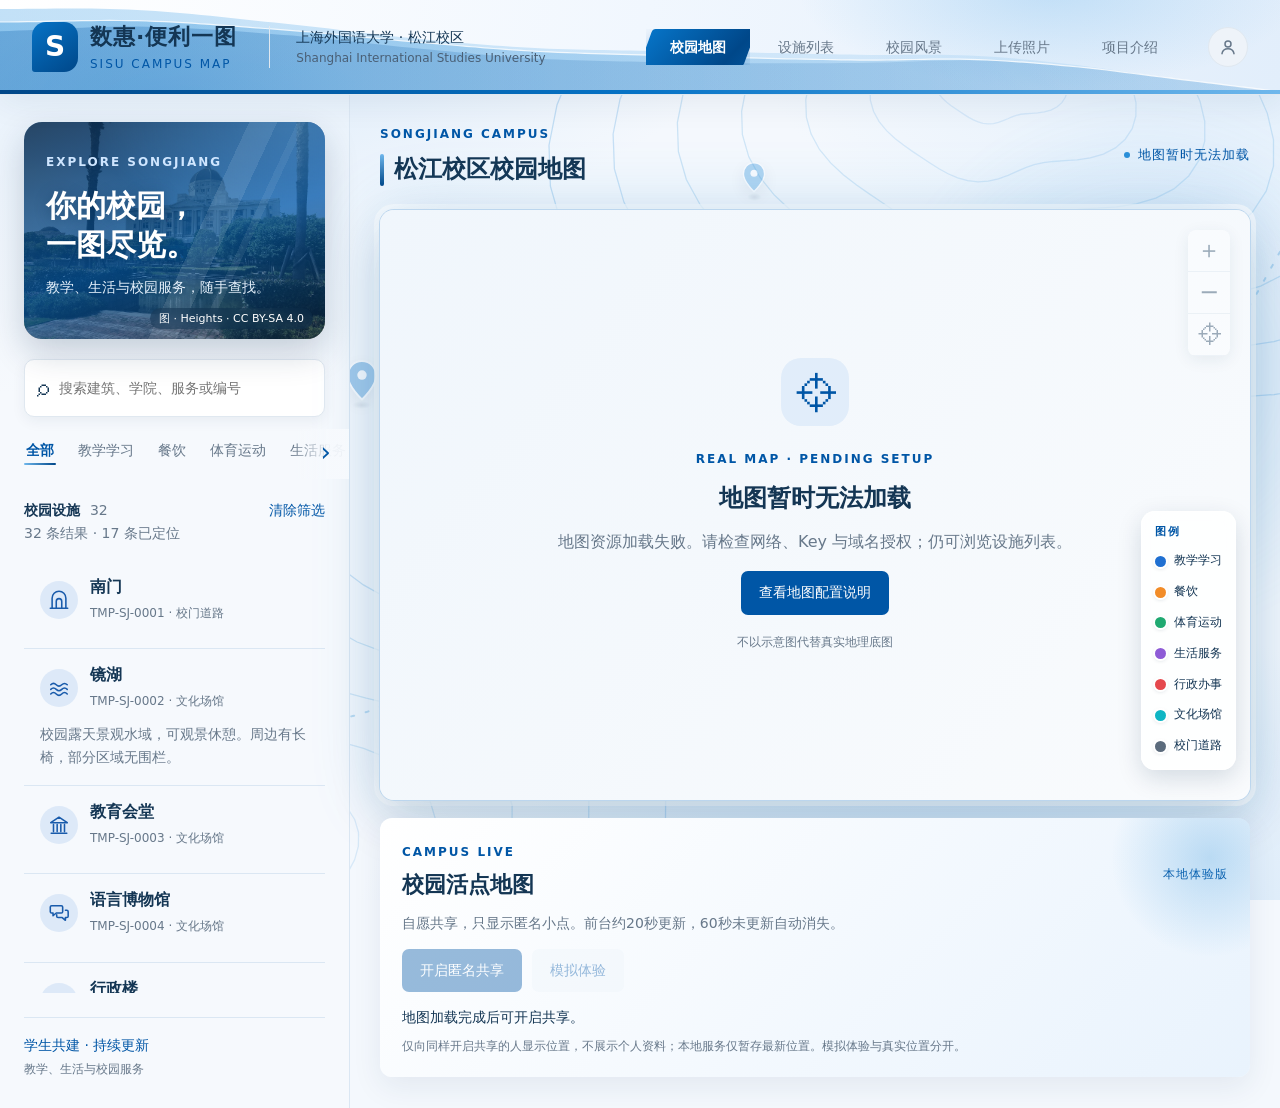
==== commit 2bc72e87: "更新美化版样式发布版本，避免首页及照片页面沿用旧缓存" ====
--- a/index.html
+++ b/index.html
@@ -1,2 +1,2 @@
-<!doctype html><html lang="zh-CN"><head><meta charset="utf-8"><meta name="viewport" content="width=device-width,initial-scale=1"><title>校园地图 · 数惠·便利一图</title><meta name="description" content="上海外国语大学松江校区学生共建校园便民地图"><link rel="icon" href="assets/brand/favicon.svg" type="image/svg+xml"><link rel="stylesheet" href="css/styles.css"></head><body><header><a class="brand" href="index.html"><span class="brandmark">S</span><span><b>数惠·便利一图</b><small>SISU CAMPUS MAP</small></span></a><div class="school">上海外国语大学 · 松江校区<small>Shanghai International Studies University</small></div><nav aria-label="主导航"><a class="active" href="index.html">校园地图</a><a href="#facilities" id="list-nav">设施列表</a><a href="scenery.html">校园风景</a><a href="upload.html">上传照片</a><a href="about.html">项目介绍</a></nav></header><main class="workspace"><aside id="facilities"><div class="aside-intro"><span class="eyebrow">EXPLORE SONGJIANG</span><h1>你的校园，<br>一图尽览。</h1><p>教学、生活与校园服务，随手查找。</p><a class="photo-credit" href="https://commons.wikimedia.org/wiki/File:Shanghai_International_Studies_University_Songjiang_Campus_Library.jpg" target="_blank" rel="noopener">图 · Heights · CC BY-SA 4.0</a></div><label class="search"><span aria-hidden="true">⌕</span><input id="search" type="search" placeholder="搜索建筑、学院、服务或编号" aria-label="搜索建筑、学院、服务或编号"></label><div class="cat-wrap"><button type="button" class="cat-arrow cat-prev" aria-label="向左查看更多分类" tabindex="-1">‹</button><div class="categories" id="categories" aria-label="设施分类"></div><button type="button" class="cat-arrow cat-next" aria-label="向右查看更多分类" tabindex="-1">›</button></div><div class="result-heading"><b>校园设施 <span id="result-count">—</span></b><button class="text-button" id="clear">清除筛选</button></div><p id="result-state" class="muted" aria-live="polite">正在读取校园资料…</p><div id="results" class="results"></div><div class="aside-foot">学生共建 · 持续更新<br><span>教学、生活与校园服务</span></div></aside><section class="map-section" aria-label="校园地图工作区"><div class="map-top"><div><span class="eyebrow">SONGJIANG CAMPUS</span><h2>松江校区校园地图</h2></div><span class="tag" id="map-status">地图待配置</span></div><div class="map-frame"><div id="map" role="region" aria-label="腾讯校园地图"></div><div id="map-notice" class="map-notice"><span class="notice-icon" aria-hidden="true">⌖</span><span class="eyebrow">REAL MAP · PENDING SETUP</span><h2>真实校园地图，等待接入</h2><p>尚未配置腾讯地图 Key。<br>设施列表与建筑详情仍可正常浏览。</p><a class="button" href="about.html#map-setup">查看地图配置说明</a><p class="notice-note">不以示意图代替真实地理底图</p></div><div class="map-controls" aria-label="地图操作"><button id="zoom-in" aria-label="放大地图" disabled>＋</button><button id="zoom-out" aria-label="缩小地图" disabled>−</button><button id="reset-map" aria-label="返回校园全景" disabled>⌖</button></div><div id="hover-name" class="hover-name" hidden></div><div class="map-filter" id="map-filter" hidden><span></span><button type="button" id="map-filter-clear">显示全部</button></div><div class="legend" role="group" aria-label="图例"><b>图例</b></div></div><section class="live-panel" aria-labelledby="live-title"><div class="live-heading"><div><span class="eyebrow">CAMPUS LIVE</span><h2 id="live-title">校园活点地图</h2></div><span class="live-local">本地体验版</span></div><p>自愿共享，只显示匿名小点。前台约20秒更新，60秒未更新自动消失。</p><div class="live-actions"><button class="button" id="live-start" disabled>开启匿名共享</button><button class="button secondary" id="live-demo" disabled>模拟体验</button><button class="button secondary" id="live-stop" hidden>关闭共享</button><span id="live-count" aria-live="polite"></span></div><p id="live-status" role="status" aria-live="polite">地图加载完成后可开启共享。</p><p class="live-note">仅向同样开启共享的人显示位置，不展示个人资料；本地服务仅暂存最新位置。模拟体验与真实位置分开。</p></section></section></main><script type="module" src="js/map.js?v=20261025-pins3"></script><script type="module" blocking="render" src="js/account.js?v=20261026-bg"></script></body></html>
+<!doctype html><html lang="zh-CN"><head><meta charset="utf-8"><meta name="viewport" content="width=device-width,initial-scale=1"><title>校园地图 · 数惠·便利一图</title><meta name="description" content="上海外国语大学松江校区学生共建校园便民地图"><link rel="icon" href="assets/brand/favicon.svg" type="image/svg+xml"><link rel="stylesheet" href="css/styles.css?v=20261025-beauty3"></head><body><header><a class="brand" href="index.html"><span class="brandmark">S</span><span><b>数惠·便利一图</b><small>SISU CAMPUS MAP</small></span></a><div class="school">上海外国语大学 · 松江校区<small>Shanghai International Studies University</small></div><nav aria-label="主导航"><a class="active" href="index.html">校园地图</a><a href="#facilities" id="list-nav">设施列表</a><a href="scenery.html">校园风景</a><a href="upload.html">上传照片</a><a href="about.html">项目介绍</a></nav></header><main class="workspace"><aside id="facilities"><div class="aside-intro"><span class="eyebrow">EXPLORE SONGJIANG</span><h1>你的校园，<br>一图尽览。</h1><p>教学、生活与校园服务，随手查找。</p><a class="photo-credit" href="https://commons.wikimedia.org/wiki/File:Shanghai_International_Studies_University_Songjiang_Campus_Library.jpg" target="_blank" rel="noopener">图 · Heights · CC BY-SA 4.0</a></div><label class="search"><span aria-hidden="true">⌕</span><input id="search" type="search" placeholder="搜索建筑、学院、服务或编号" aria-label="搜索建筑、学院、服务或编号"></label><div class="cat-wrap"><button type="button" class="cat-arrow cat-prev" aria-label="向左查看更多分类" tabindex="-1">‹</button><div class="categories" id="categories" aria-label="设施分类"></div><button type="button" class="cat-arrow cat-next" aria-label="向右查看更多分类" tabindex="-1">›</button></div><div class="result-heading"><b>校园设施 <span id="result-count">—</span></b><button class="text-button" id="clear">清除筛选</button></div><p id="result-state" class="muted" aria-live="polite">正在读取校园资料…</p><div id="results" class="results"></div><div class="aside-foot">学生共建 · 持续更新<br><span>教学、生活与校园服务</span></div></aside><section class="map-section" aria-label="校园地图工作区"><div class="map-top"><div><span class="eyebrow">SONGJIANG CAMPUS</span><h2>松江校区校园地图</h2></div><span class="tag" id="map-status">地图待配置</span></div><div class="map-frame"><div id="map" role="region" aria-label="腾讯校园地图"></div><div id="map-notice" class="map-notice"><span class="notice-icon" aria-hidden="true">⌖</span><span class="eyebrow">REAL MAP · PENDING SETUP</span><h2>真实校园地图，等待接入</h2><p>尚未配置腾讯地图 Key。<br>设施列表与建筑详情仍可正常浏览。</p><a class="button" href="about.html#map-setup">查看地图配置说明</a><p class="notice-note">不以示意图代替真实地理底图</p></div><div class="map-controls" aria-label="地图操作"><button id="zoom-in" aria-label="放大地图" disabled>＋</button><button id="zoom-out" aria-label="缩小地图" disabled>−</button><button id="reset-map" aria-label="返回校园全景" disabled>⌖</button></div><div id="hover-name" class="hover-name" hidden></div><div class="map-filter" id="map-filter" hidden><span></span><button type="button" id="map-filter-clear">显示全部</button></div><div class="legend" role="group" aria-label="图例"><b>图例</b></div></div><section class="live-panel" aria-labelledby="live-title"><div class="live-heading"><div><span class="eyebrow">CAMPUS LIVE</span><h2 id="live-title">校园活点地图</h2></div><span class="live-local">本地体验版</span></div><p>自愿共享，只显示匿名小点。前台约20秒更新，60秒未更新自动消失。</p><div class="live-actions"><button class="button" id="live-start" disabled>开启匿名共享</button><button class="button secondary" id="live-demo" disabled>模拟体验</button><button class="button secondary" id="live-stop" hidden>关闭共享</button><span id="live-count" aria-live="polite"></span></div><p id="live-status" role="status" aria-live="polite">地图加载完成后可开启共享。</p><p class="live-note">仅向同样开启共享的人显示位置，不展示个人资料；本地服务仅暂存最新位置。模拟体验与真实位置分开。</p></section></section></main><script type="module" src="js/map.js?v=20261025-pins3"></script><script type="module" blocking="render" src="js/account.js?v=20261026-bg"></script></body></html>
 
